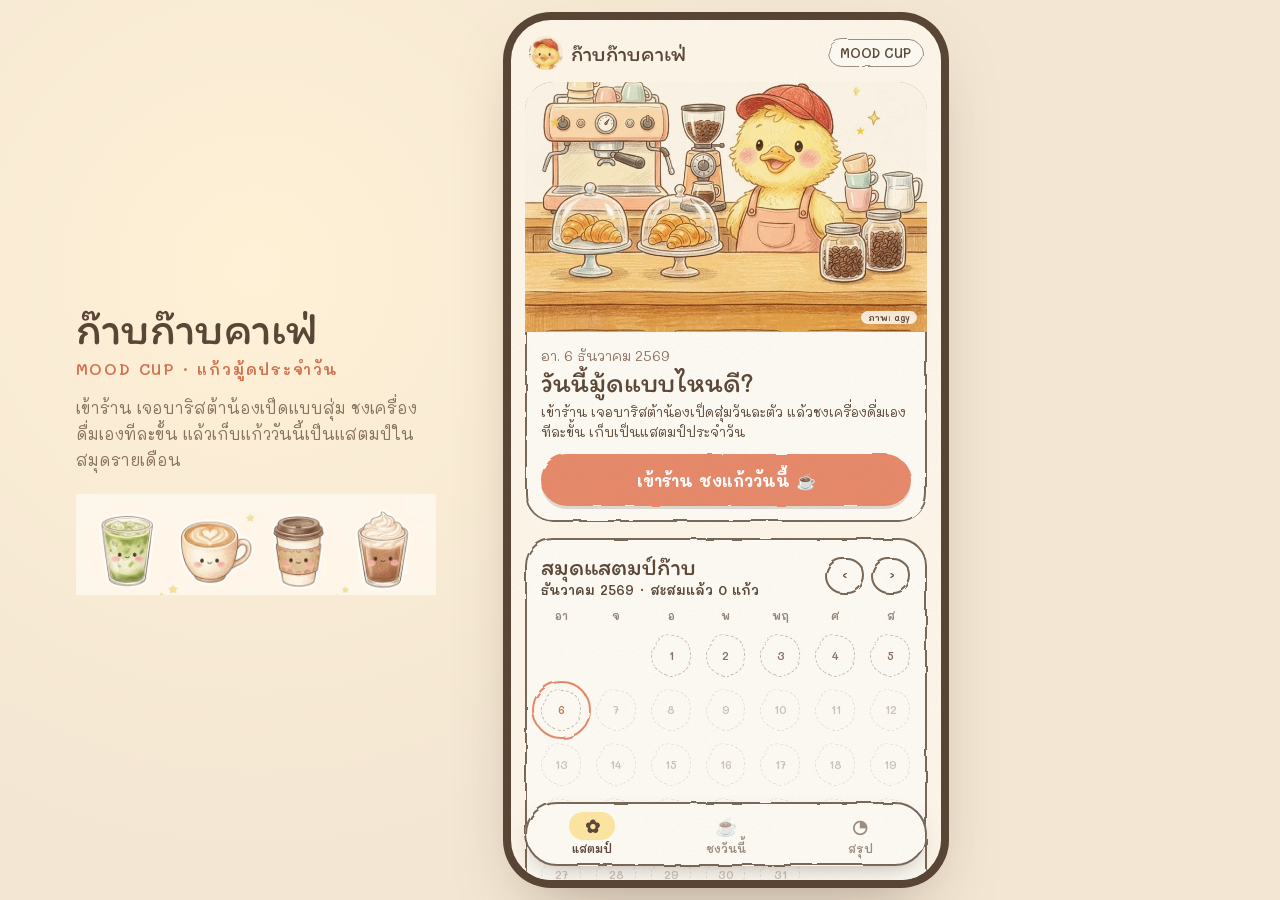
==== index.html @ 5a867c37 "cache-bust assets" ====
<!doctype html>
<html lang="th">
<head>
<meta charset="utf-8">
<meta name="viewport" content="width=device-width,initial-scale=1,viewport-fit=cover">
<title>ก๊าบก๊าบคาเฟ่ · MOOD CUP</title>
<meta name="description" content="สะสมมู้ดประจำวันด้วยแก้วเครื่องดื่มที่ชงเองกับบาริสต้าน้องเป็ด">
<meta name="theme-color" content="#FFF8EC">
<link rel="icon" href="assets/img/icon.png">
<link rel="preconnect" href="https://fonts.googleapis.com">
<link rel="preconnect" href="https://fonts.gstatic.com" crossorigin>
<link href="https://fonts.googleapis.com/css2?family=Itim&family=Mali:wght@400;500;600;700&family=Sriracha&display=swap" rel="stylesheet">
<link rel="stylesheet" href="style.css?v=3">
</head>
<body>
<svg width="0" height="0" style="position:absolute" aria-hidden="true"><defs>
<filter id="wob" x="-5%" y="-5%" width="110%" height="110%"><feTurbulence type="fractalNoise" baseFrequency=".04" numOctaves="2" seed="7"/><feDisplacementMap in="SourceGraphic" scale="4"/></filter>
<filter id="pencil" x="-5%" y="-5%" width="110%" height="110%"><feTurbulence type="fractalNoise" baseFrequency="1.4 .12" numOctaves="2" seed="2" result="t"/><feColorMatrix in="t" type="matrix" values="0 0 0 0 0  0 0 0 0 0  0 0 0 0 0  0 0 0 -1.6 1.25" result="m"/><feComposite in="SourceGraphic" in2="m" operator="in" result="c"/><feTurbulence type="fractalNoise" baseFrequency=".05" numOctaves="2" seed="4" result="w"/><feDisplacementMap in="c" in2="w" scale="4"/></filter>
</defs></svg>

<aside class="side">
  <div class="side-in">
    <div class="side-logo">ก๊าบก๊าบคาเฟ่</div>
    <div class="side-sub">MOOD CUP · แก้วมู้ดประจำวัน</div>
    <p>เข้าร้าน เจอบาริสต้าน้องเป็ดแบบสุ่ม ชงเครื่องดื่มเองทีละขั้น แล้วเก็บแก้ววันนี้เป็นแสตมป์ในสมุดรายเดือน</p>
    <img src="assets/img/stamps-row.webp" alt="" class="side-cups">
  </div>
</aside>

<div class="phone" id="phone">
  <div class="grain"></div>
  <main id="app"></main>
  <nav class="tabbar hd" id="tabbar">
    <button data-go="home" class="on"><i>✿</i>แสตมป์</button>
    <button data-go="start"><i>☕</i>ชงวันนี้</button>
    <button data-go="summary"><i>◔</i>สรุป</button>
  </nav>
  <div class="sheet-back" id="sheetBack"></div>
  <div class="sheet" id="sheet" role="dialog" aria-modal="true"><button class="sheet-x" data-act="close" aria-label="ปิด">✕</button><div id="sheetBody"></div></div>
  <div class="toast" id="toast"></div>
  <canvas id="confetti"></canvas>
</div>
<script src="art.js?v=3"></script>
<script src="app.js?v=3"></script>
</body>
</html>
---- style.css ----
:root{--bg:#FFF8EC;--card:#FFFDF7;--ink:#5A4636;--ink2:#8A7262;--acc:#E8896A;--accD:#D2714F;--c1:#FFE7A3;--c2:#F8CDB4;--wood:#C79A6B;--mint:#CFE6C4;--chalk:#FFF4DA;--r:24px}
*{box-sizing:border-box;margin:0;padding:0;-webkit-tap-highlight-color:transparent}
html,body{height:100%}
body{font-family:Mali,system-ui,sans-serif;color:var(--ink);background:#F3E6D3;overflow:hidden}
button{font:inherit;color:inherit;background:none;border:0;cursor:pointer}
img{display:block;max-width:100%}
.phone{position:fixed;inset:0;background:var(--bg);overflow:hidden}
.grain{position:absolute;inset:0;pointer-events:none;z-index:60;opacity:.2;mix-blend-mode:multiply;background:url("data:image/svg+xml,%3Csvg xmlns='http://www.w3.org/2000/svg' width='240' height='240'%3E%3Cfilter id='n'%3E%3CfeTurbulence type='fractalNoise' baseFrequency='.9' numOctaves='3' stitchTiles='stitch'/%3E%3CfeColorMatrix values='0 0 0 0 .35 0 0 0 0 .27 0 0 0 0 .2 0 0 0 .55 0'/%3E%3C/filter%3E%3Crect width='240' height='240' filter='url(%23n)'/%3E%3C/svg%3E")}
#app{position:absolute;inset:0;overflow-y:auto;overflow-x:hidden;padding-bottom:110px;scroll-behavior:smooth}
#app.noTab{padding-bottom:0}
.side{display:none}
@media (min-width:900px){
  body{background:#F3E6D3 radial-gradient(circle at 20% 30%,#FFF1D6 0,transparent 50%)}
  .side{display:flex;position:fixed;left:0;top:0;bottom:0;width:calc(50% - 230px);align-items:center;justify-content:flex-end;padding-right:56px}
  .side-in{max-width:380px}
  .side-logo{font:400 52px/1 Itim}
  .side-sub{font:600 15px Mali;letter-spacing:.12em;color:var(--accD);margin:8px 0 16px}
  .side p{font-size:16px;line-height:1.6;color:var(--ink2)}
  .side-cups{margin-top:22px;mix-blend-mode:multiply;width:100%}
  .phone{left:50%;top:50%;width:430px;height:min(880px,calc(100vh - 40px));transform:translate(-30%,-50%);border-radius:40px;box-shadow:0 30px 70px -25px rgba(90,70,54,.55),0 0 0 8px #5A4636}
}
/* hand drawn borders */
.hd{position:relative}
.hd:before{content:"";position:absolute;inset:0;border:2.3px solid var(--ink);border-radius:inherit;filter:url(#wob);pointer-events:none;opacity:.82}
.hd.thin:before{border-width:1.7px;opacity:.6}
.hd.dash:before{border-style:dashed;opacity:.55}
.H{font:400 28px/1.1 Itim}
.H.xl{font-size:34px}
.sub{font-size:14px;color:var(--ink2)}
.btn{position:relative;display:inline-flex;align-items:center;justify-content:center;gap:6px;height:52px;padding:0 22px;border-radius:99px;font:700 16px Mali;color:#fff;isolation:isolate;transition:transform .15s}
.btn:active{transform:scale(.96)}
.btn:after{content:"";position:absolute;inset:0;border-radius:inherit;background:var(--acc);filter:url(#pencil);z-index:-1}
.btn.soft{color:var(--ink)}.btn.soft:after{background:var(--card)}
.btn.yel{color:var(--ink)}.btn.yel:after{background:var(--c1)}
.btn.peach{color:var(--ink)}.btn.peach:after{background:var(--c2)}
.btn[disabled]{opacity:.45;pointer-events:none}
.btn.sm{height:40px;font-size:14px;padding:0 16px}
.btn.wide{width:100%}
.chip{position:relative;display:inline-flex;align-items:center;gap:6px;min-height:42px;padding:6px 14px;border-radius:99px;font:600 14px Mali;background:var(--card);transition:transform .15s}
.chip:active{transform:scale(.95)}
.chip.on{background:var(--c1)}
.chip.on:after{content:"✓";position:absolute;top:-7px;right:-5px;width:20px;height:20px;border-radius:50%;background:var(--acc);color:#fff;font:700 11px/20px Mali;text-align:center}
.chips{display:flex;flex-wrap:wrap;gap:9px}
.lbl{font:600 13px Mali;color:var(--ink2);margin:14px 0 8px}
.star{position:absolute;color:#F2C94C;pointer-events:none;animation:tw 2.4s ease-in-out infinite}
@keyframes tw{50%{transform:scale(.7) rotate(20deg);opacity:.6}}
.view{animation:vin .45s cubic-bezier(.2,.9,.3,1.2)}
@keyframes vin{from{opacity:0;transform:translateY(14px)}}
/* top */
.top{display:flex;justify-content:space-between;align-items:center;padding:16px 18px 6px}
.logo{font:400 22px Itim;display:flex;align-items:center;gap:8px}
.logo img{width:34px;height:34px;border-radius:50%;object-fit:cover;mix-blend-mode:multiply}
.pill{position:relative;font:600 12.5px Mali;padding:6px 12px;border-radius:99px;background:var(--card)}
/* home hero */
.hero{margin:6px 14px 0;border-radius:28px;overflow:hidden;background:var(--card)}
.hero-img{position:relative;height:250px;overflow:hidden}
.hero-img .bg{width:100%;height:100%;object-fit:cover;object-position:50% 72%}
.hero-img .duck{position:absolute;left:50%;bottom:-6px;width:170px;transform:translateX(-50%);mix-blend-mode:multiply;-webkit-mask-image:radial-gradient(closest-side,#000 72%,transparent 100%);mask-image:radial-gradient(closest-side,#000 72%,transparent 100%)}
.hero-body{padding:14px 16px 16px}
.today{display:flex;gap:14px;align-items:center}
.today .stampbig{width:96px;flex:0 0 96px}
.bubble{position:absolute;background:#FFFDF7;padding:8px 13px;border-radius:18px;font:600 13px/1.35 Mali;z-index:7;max-width:220px;animation:pop .5s cubic-bezier(.2,1.4,.4,1)}
.bubble:before{content:"";position:absolute;inset:0;border:2.2px solid var(--ink);border-radius:inherit;filter:url(#wob)}
@keyframes pop{from{transform:scale(.6);opacity:0}}
/* calendar */
.calcard{margin:16px 14px 0;border-radius:28px;background:var(--card);padding:16px 12px 16px}
.calhead{display:flex;justify-content:space-between;align-items:center;margin:0 4px 10px}
.calnav{display:flex;gap:6px}.calnav .chip{min-height:36px;width:40px;justify-content:center;padding:0}
.cal{display:grid;grid-template-columns:repeat(7,minmax(0,1fr));gap:6px}
.dw{text-align:center;font:600 11px Mali;opacity:.65;margin-bottom:2px}
.day{aspect-ratio:1;border-radius:50%;position:relative;display:flex;align-items:center;justify-content:center;font:600 11px Mali;color:var(--ink2)}
.day.f{cursor:pointer;background:var(--d,#F8E6CF);animation:stampin .5s backwards}
.day.f img{width:112%;height:112%;object-fit:cover;border-radius:50%;mix-blend-mode:multiply}
.day.f:before{content:"";position:absolute;inset:-2px;border:2px dashed var(--ink);border-radius:50%;filter:url(#wob);opacity:.55}
.day .n{position:absolute;top:-5px;left:-4px;font-size:9px;background:var(--bg);border-radius:8px;padding:0 4px;z-index:2;color:var(--ink)}
.day .mf{position:absolute;right:-5px;bottom:-4px;z-index:2}
.day.e:before{content:"";position:absolute;inset:4px;border:1.6px dashed var(--ink);border-radius:50%;filter:url(#wob);opacity:.35}
.day.fut{opacity:.4}
.day.t:after{content:"";position:absolute;inset:-5px;border:2.6px solid var(--acc);border-radius:50%;filter:url(#wob)}
.day.e.t{cursor:pointer;color:var(--accD)}
@keyframes stampin{from{transform:scale(1.6) rotate(-14deg);opacity:0}}
.mix{display:flex;height:16px;border-radius:9px;overflow:hidden;margin-top:6px}
.mix i{display:block;height:100%;filter:url(#pencil)}
.tiles{display:grid;grid-template-columns:repeat(3,1fr);gap:8px}
.tile{position:relative;border-radius:16px;padding:9px 10px;background:var(--card);font:500 11.5px Mali}
.tile b{display:block;font:400 22px/1.2 Itim}
.homeacts{display:flex;flex-wrap:wrap;gap:8px;margin:14px 14px 0}
.footnote{font-size:11px;color:var(--ink2);text-align:center;margin:18px 0 6px}
.footnote button{text-decoration:underline}
/* tabbar */
.tabbar{position:absolute;left:14px;right:14px;bottom:max(14px,env(safe-area-inset-bottom));height:64px;border-radius:99px;background:var(--card);display:flex;justify-content:space-around;align-items:center;z-index:30;box-shadow:0 10px 24px -12px rgba(90,70,54,.5);transition:transform .35s}
.tabbar.hide{transform:translateY(130%)}
.tabbar button{display:flex;flex-direction:column;align-items:center;font:600 11px Mali;opacity:.6;gap:1px}
.tabbar button i{font-style:normal;font-size:18px;width:46px;height:28px;line-height:28px;border-radius:14px;text-align:center}
.tabbar button.on{opacity:1}.tabbar button.on i{background:var(--c1)}
/* barista picker */
.bgrid{display:grid;grid-template-columns:1fr 1fr;gap:12px;padding:6px 14px}
.bcard{border-radius:24px;background:var(--card);padding:8px 8px 12px;text-align:center;transition:transform .2s}
.bcard img{width:100%;aspect-ratio:1;object-fit:cover;border-radius:18px;mix-blend-mode:multiply}
.bcard b{display:block;font:400 19px Itim;margin-top:2px}
.bcard small{display:block;font-size:11.5px;color:var(--ink2);line-height:1.3}
.bcard.on{background:var(--c1);transform:translateY(-3px)}
.bcard.on:after{content:"✓";position:absolute;top:-6px;right:-4px;width:26px;height:26px;border-radius:50%;background:var(--acc);color:#fff;font:700 14px/26px Mali}
.bcard:last-child:nth-child(odd){grid-column:span 2;display:grid;grid-template-columns:44% 1fr;align-items:center;text-align:left;gap:10px}
.greet{margin:10px 14px 0;border-radius:20px;background:#FFFDF7;padding:12px 14px;font:600 14px Mali;display:flex;gap:10px;align-items:center}
.greet img{width:48px;height:48px;border-radius:50%;object-fit:cover;mix-blend-mode:multiply;flex:0 0 48px}
.sticky-foot{position:sticky;bottom:0;padding:12px 14px calc(14px + env(safe-area-inset-bottom));background:linear-gradient(transparent,var(--bg) 30%);z-index:20;display:flex;gap:10px}
/* quirks */
.q-pe{animation:qpe 1.6s ease-in-out infinite}@keyframes qpe{50%{transform:translateY(-6px)}}
.q-puy{animation:qpuy 3.4s ease-in-out infinite;transform-origin:50% 100%}@keyframes qpuy{50%{transform:rotate(-3deg)}}
.q-chompoo{animation:qch 2.2s ease-in-out infinite;transform-origin:50% 100%}@keyframes qch{25%{transform:rotate(2deg) scale(1.02)}75%{transform:rotate(-2deg)}}
.q-nam{animation:qnam 1.2s steps(2) infinite}@keyframes qnam{50%{transform:translateX(1.5px)}}
.q-lung{animation:qlung 3s ease-in-out infinite;transform-origin:50% 90%}@keyframes qlung{40%{transform:rotate(2.5deg)}60%{transform:rotate(2.5deg)}}
/* menu board */
.board-wrap{position:relative;height:560px;overflow:hidden}
.board-wrap .bg{width:100%;height:100%;object-fit:cover;object-position:50% 0}
.board-wrap .duck{position:absolute;left:50%;top:282px;width:200px;transform:translateX(-50%);mix-blend-mode:multiply;-webkit-mask-image:radial-gradient(closest-side,#000 70%,transparent 100%);mask-image:radial-gradient(closest-side,#000 70%,transparent 100%)}
.chalk{position:absolute;color:var(--chalk);font-family:Sriracha;z-index:3;text-shadow:0 0 1px rgba(255,255,255,.4)}
.chalk .t{font-size:16px;text-align:center;letter-spacing:.04em}
.chalk .cols{display:grid;grid-template-columns:1fr 1fr;gap:0 12px;font-size:12.5px;line-height:1.55}
.chalk h4{font:400 13px Itim;border-bottom:1.5px dashed currentColor;margin-bottom:2px}
.chalk .r{display:flex;justify-content:space-between;cursor:pointer;border-radius:6px;padding:0 3px}
.chalk .r.on{background:rgba(255,231,163,.28);color:#FFE7A3}
.menu-sheet{position:relative;margin-top:-56px;background:var(--bg);border-radius:30px 30px 0 0;padding:16px 14px 0;z-index:8}
.menu-sheet:before{content:"";position:absolute;inset:0;border:2.3px solid var(--ink);border-bottom:0;border-radius:inherit;filter:url(#wob);opacity:.8;pointer-events:none}
.tabs{display:flex;gap:8px;margin:10px 0 12px}
.tabs button{position:relative;padding:7px 15px;border-radius:99px;font:600 13.5px Mali}
.tabs button.on{background:var(--c2)}
.items{display:grid;grid-template-columns:repeat(3,1fr);gap:10px}
.it{position:relative;border-radius:20px;padding:8px 4px 9px;text-align:center;font:600 12.5px/1.25 Mali;background:var(--card)}
.it img{width:76px;height:76px;object-fit:cover;border-radius:50%;mix-blend-mode:multiply;margin:0 auto 3px}
.it small{display:block;font-weight:500;color:var(--ink2);font-size:11px}
.it.on{background:var(--c1)}
.it.on:after{content:"✓";position:absolute;top:-6px;right:-4px;width:22px;height:22px;border-radius:50%;background:var(--acc);color:#fff;font:700 12px/22px Mali}
.desc{margin-top:12px;border-radius:18px;background:#FFFDF7;padding:12px 14px;font-size:13.5px;line-height:1.5}
/* brew */
.bhead{display:flex;justify-content:space-between;align-items:center;padding:14px 16px 4px}
.bhead .x{position:relative;width:38px;height:38px;border-radius:50%;background:var(--card);font-size:16px}
.steps{display:flex;justify-content:space-between;padding:4px 12px 0;position:relative;overflow-x:auto;scrollbar-width:none}
.steps::-webkit-scrollbar{display:none}
.st{flex:1 0 38px;display:flex;flex-direction:column;align-items:center;gap:3px;font:600 9.5px/1.15 Mali;text-align:center;opacity:.5;position:relative}
.st b{position:relative;width:26px;height:26px;border-radius:50%;display:flex;align-items:center;justify-content:center;font:700 11.5px Mali;background:var(--card);z-index:1}
.st:not(:last-child):after{content:"";position:absolute;top:13px;left:calc(50% + 14px);right:calc(-50% + 14px);border-top:2px dashed var(--ink);opacity:.35}
.st.d{opacity:.85}.st.d b{background:var(--c2)}
.st.on{opacity:1}.st.on b{background:var(--acc);color:#fff;transform:scale(1.18)}
.stage{position:relative;margin:10px 14px 0;height:300px;border-radius:26px;overflow:hidden;background:#FBF0DD}
.stage .bg{width:100%;height:100%;object-fit:cover;object-position:28% 50%}
.stage .duck{position:absolute;right:-18px;bottom:-14px;width:205px;mix-blend-mode:multiply;-webkit-mask-image:radial-gradient(closest-side,#000 68%,transparent 100%);mask-image:radial-gradient(closest-side,#000 68%,transparent 100%)}
.stage .bubble{left:12px;top:12px}
.fx{position:absolute;left:14px;bottom:14px;z-index:6;pointer-events:none}
.credit{position:absolute;right:10px;bottom:8px;font:600 9px Mali;background:rgba(255,253,247,.85);padding:1px 7px;border-radius:8px;z-index:7}
.ctrl{padding:14px 18px 6px}
.ctrl .H{font-size:24px}
.gauge{position:relative;height:20px;border-radius:10px;background:var(--card);overflow:hidden;margin-top:10px}
.gauge i{position:absolute;left:0;top:0;bottom:0;border-radius:10px;background:var(--acc);filter:url(#pencil);transition:width .12s linear}
.gauge .zone{position:absolute;top:0;bottom:0;border-left:2px dashed var(--ink);border-right:2px dashed var(--ink);opacity:.5;background:rgba(207,230,196,.55)}
.gmeta{display:flex;justify-content:space-between;font-size:12.5px;margin-top:6px}
.holdbtn{touch-action:none;user-select:none;-webkit-user-select:none}
.holdbtn.active{transform:scale(.95)}
.range{width:100%;accent-color:var(--acc);height:28px}
.whiskpad{position:relative;height:110px;border-radius:22px;background:#E9F2D7;margin-top:10px;touch-action:none;overflow:hidden;display:flex;align-items:center;justify-content:center;font:600 13px Mali;color:#5E7A3A;user-select:none}
.whiskpad .wz{position:absolute;width:44px;height:44px;border-radius:50%;background:rgba(255,255,255,.7);pointer-events:none;transform:translate(-50%,-50%)}
/* drink preview */
.preview{position:relative;margin:10px auto 0;width:240px;height:240px}
.stamp{position:relative;border-radius:50%;background:var(--d,#F8E6CF);aspect-ratio:1}
.stamp>img{width:100%;height:100%;object-fit:cover;border-radius:50%;mix-blend-mode:multiply}
.stamp:before{content:"";position:absolute;inset:-4px;border:3px dashed var(--ink);border-radius:50%;filter:url(#wob);opacity:.5}
.stamp .ring{position:absolute;inset:-12px;border-radius:50%;border:9px solid var(--sl,transparent);filter:url(#pencil);opacity:.9}
.stamp .stk{position:absolute;width:24%;filter:url(#wob)}
.stamp .stk svg{width:100%;height:auto}
.stamp .bface{position:absolute;right:-6%;bottom:-6%;width:34%;border-radius:50%;background:#FFFDF7;overflow:hidden;box-shadow:0 0 0 3px #FFFDF7}
.stamp .bface img{width:100%;aspect-ratio:1;object-fit:cover;mix-blend-mode:multiply;transform:scale(1.5);transform-origin:50% 30%}
.cups{display:grid;grid-template-columns:repeat(4,1fr);gap:8px}
.cupopt{position:relative;border-radius:18px;background:var(--card);padding:4px 2px 7px;text-align:center;font:600 11.5px/1.2 Mali}
.cupopt img{width:100%;aspect-ratio:1;object-fit:cover;mix-blend-mode:multiply;border-radius:14px}
.cupopt.on{background:var(--c1)}
.cupopt.on:after{content:"✓";position:absolute;top:-6px;right:-4px;width:20px;height:20px;border-radius:50%;background:var(--acc);color:#fff;font:700 11px/20px Mali}
.sw{width:42px;height:42px;border-radius:50%;position:relative}
.sw.on{box-shadow:0 0 0 3px var(--bg),0 0 0 5.5px var(--acc)}
.sw.none{background:repeating-linear-gradient(45deg,#fff 0 5px,#eee2d2 5px 10px)}
.stkbtn{width:52px;height:52px;border-radius:16px;background:var(--card);display:flex;align-items:center;justify-content:center}
.stkbtn svg{width:34px;height:34px}
.stkbtn.on{background:var(--c1)}
.moodbtn{display:flex;flex-direction:column;align-items:center;gap:3px;width:calc(25% - 7px);padding:8px 0;border-radius:18px;background:var(--card);font:600 12px Mali}
.moodbtn.on{background:var(--c1)}
textarea{width:100%;border:0;border-radius:16px;background:var(--card);padding:12px;font:500 14px Mali;color:var(--ink);resize:none;outline:none}
.bfoot{position:sticky;bottom:0;display:flex;gap:10px;padding:12px 14px calc(14px + env(safe-area-inset-bottom));background:linear-gradient(transparent,var(--bg) 28%);z-index:20}
.bfoot .btn:last-child{flex:1}
/* done */
.done{text-align:center;padding:30px 20px 20px}
.done .badge{display:inline-block;position:relative;padding:6px 16px;border-radius:99px;background:var(--c1);font:700 12px Mali;letter-spacing:.12em}
.done .stamp{width:230px;margin:26px auto 18px;animation:stampdrop .8s cubic-bezier(.2,1.5,.4,1) .2s backwards}
@keyframes stampdrop{from{transform:scale(2.2) rotate(-20deg);opacity:0}}
/* sheet */
.sheet-back{position:absolute;inset:0;background:rgba(90,70,54,.35);opacity:0;pointer-events:none;transition:.3s;z-index:40}
.sheet{position:absolute;left:0;right:0;bottom:0;max-height:92%;overflow-y:auto;background:var(--bg);border-radius:30px 30px 0 0;padding:22px 18px 30px;z-index:41;transform:translateY(105%);transition:transform .4s cubic-bezier(.2,.9,.3,1)}
.sheet.open{transform:none}.sheet-back.open{opacity:1;pointer-events:auto}
.sheet-x{position:absolute;right:14px;top:14px;width:36px;height:36px;border-radius:50%;background:var(--card);font-size:14px;z-index:2}
.kv{display:grid;grid-template-columns:auto 1fr;gap:6px 14px;font-size:13.5px;margin-top:12px}
.kv dt{color:var(--ink2)}
.donutrow{display:flex;gap:16px;align-items:center;margin-top:12px}
.legend div{display:flex;align-items:center;gap:8px;font:600 13.5px Mali;margin:5px 0}
.legend i{width:14px;height:14px;border-radius:50%}
.sharecv{width:100%;border-radius:18px;margin-top:14px;box-shadow:0 10px 30px -12px rgba(90,70,54,.5)}
.toast{position:absolute;left:50%;bottom:96px;transform:translate(-50%,30px);background:var(--ink);color:#FFF8EC;padding:10px 18px;border-radius:99px;font:600 13.5px Mali;opacity:0;transition:.3s;z-index:70;white-space:nowrap;pointer-events:none}
.toast.show{opacity:1;transform:translate(-50%,0)}
#confetti{position:absolute;inset:0;pointer-events:none;z-index:65;width:100%;height:100%}
.empty-hint{font-size:13px;color:var(--ink2);text-align:center;padding:4px}
@media (prefers-reduced-motion:reduce){*{animation:none!important;transition:none!important}}
.q-sway{animation:qsway 3s ease-in-out infinite;transform-origin:50% 100%}@keyframes qsway{25%{transform:rotate(-3deg)}75%{transform:rotate(3deg)}}
.q-bounce{animation:qbounce 1.5s ease-in-out infinite}@keyframes qbounce{50%{transform:translateY(-7px)}}
.q-nod{animation:qnod 2.6s ease-in-out infinite;transform-origin:50% 90%}@keyframes qnod{40%,60%{transform:rotate(3deg)}}
.q-heart{animation:qheart 2.2s ease-in-out infinite;transform-origin:50% 100%}@keyframes qheart{25%{transform:scale(1.03) rotate(2deg)}75%{transform:rotate(-2deg)}}
.q-sleepy{animation:qsleepy 4s ease-in-out infinite;transform-origin:50% 100%}@keyframes qsleepy{50%{transform:rotate(-4deg) translateY(2px)}}
.q-bop{animation:qbop .8s ease-in-out infinite}@keyframes qbop{50%{transform:translateY(-3px) rotate(1.5deg)}}
.board-wrap .duck.q-bounce,.board-wrap .duck.q-bop{animation-name:qbounceC}
@keyframes qbounceC{50%{transform:translateX(-50%) translateY(-6px)}}
.board-wrap .duck.q-sway,.board-wrap .duck.q-nod,.board-wrap .duck.q-heart,.board-wrap .duck.q-sleepy{animation-name:qswayC}
@keyframes qswayC{25%{transform:translateX(-50%) rotate(-3deg)}75%{transform:translateX(-50%) rotate(3deg)}}
.sheet{visibility:hidden;transition:transform .4s cubic-bezier(.2,.9,.3,1),visibility 0s .4s}
.sheet.open{visibility:visible;transition:transform .4s cubic-bezier(.2,.9,.3,1),visibility 0s}
.tabbar.hide{visibility:hidden;transition:transform .35s,visibility 0s .35s}
.btn:after{filter:url(#wob)}
.btn:before{content:"";position:absolute;inset:0;border-radius:inherit;z-index:-1;opacity:.35;mix-blend-mode:multiply;background:repeating-linear-gradient(-62deg,transparent 0 3px,rgba(90,70,54,.18) 3px 4px);filter:url(#wob)}
.btn{box-shadow:0 3px 0 rgba(90,70,54,.18)}
.gauge i,.mix i{filter:url(#wob)}
.gauge i{background:var(--acc) repeating-linear-gradient(-62deg,transparent 0 3px,rgba(90,70,54,.15) 3px 4px)}
.stamp .ring{filter:url(#wob)}
.cs{position:relative;width:100%;overflow:hidden}
.cs .bg{position:absolute;inset:0;width:100%;height:100%;object-fit:cover}
.cs .front{z-index:2}
.cs .cduck{position:absolute;z-index:1;-webkit-mask-image:radial-gradient(closest-side,#000 78%,transparent 100%);mask-image:radial-gradient(closest-side,#000 78%,transparent 100%)}
.hero-img{height:250px}
.hero-img .cs{margin-top:-58%}
.board-wrap{height:auto}
.board-wrap .chalk{z-index:3}
.board-wrap .chalk .cols{font-size:13px}
.stage .bg.matcha{object-position:0 50%}
.board-wrap{--bs:.71}
@media (min-width:900px){.board-wrap{--bs:.78}}
.grain{mix-blend-mode:normal;opacity:.16;background-size:240px 240px;transform:translateZ(0)}
.stage .duck{mix-blend-mode:normal;width:190px;right:-10px;bottom:-8px;-webkit-mask-image:radial-gradient(closest-side,#000 80%,transparent 100%);mask-image:radial-gradient(closest-side,#000 80%,transparent 100%)}
.stage .duckglow{position:absolute;right:-40px;bottom:-40px;width:250px;height:250px;border-radius:50%;background:radial-gradient(closest-side,#FFF8EC 55%,rgba(255,248,236,0));z-index:1;pointer-events:none}
.stage .duck{z-index:2}.stage .bubble{z-index:8}.stage .fx{z-index:6}
@media (min-width:900px){.side{width:calc(50% - 129px);justify-content:center;padding:0 48px}.side-in{max-width:360px}.side-logo{font-size:46px}}
.stage{height:330px}
.stage .bg.coffee{object-position:35% 50%}
.stage .bg.matcha{object-position:30% 50%}
.stage .fx{left:auto;right:14px;bottom:30px;background:rgba(255,253,247,.85);border-radius:14px;padding:6px}
.stage .fx:empty{display:none}
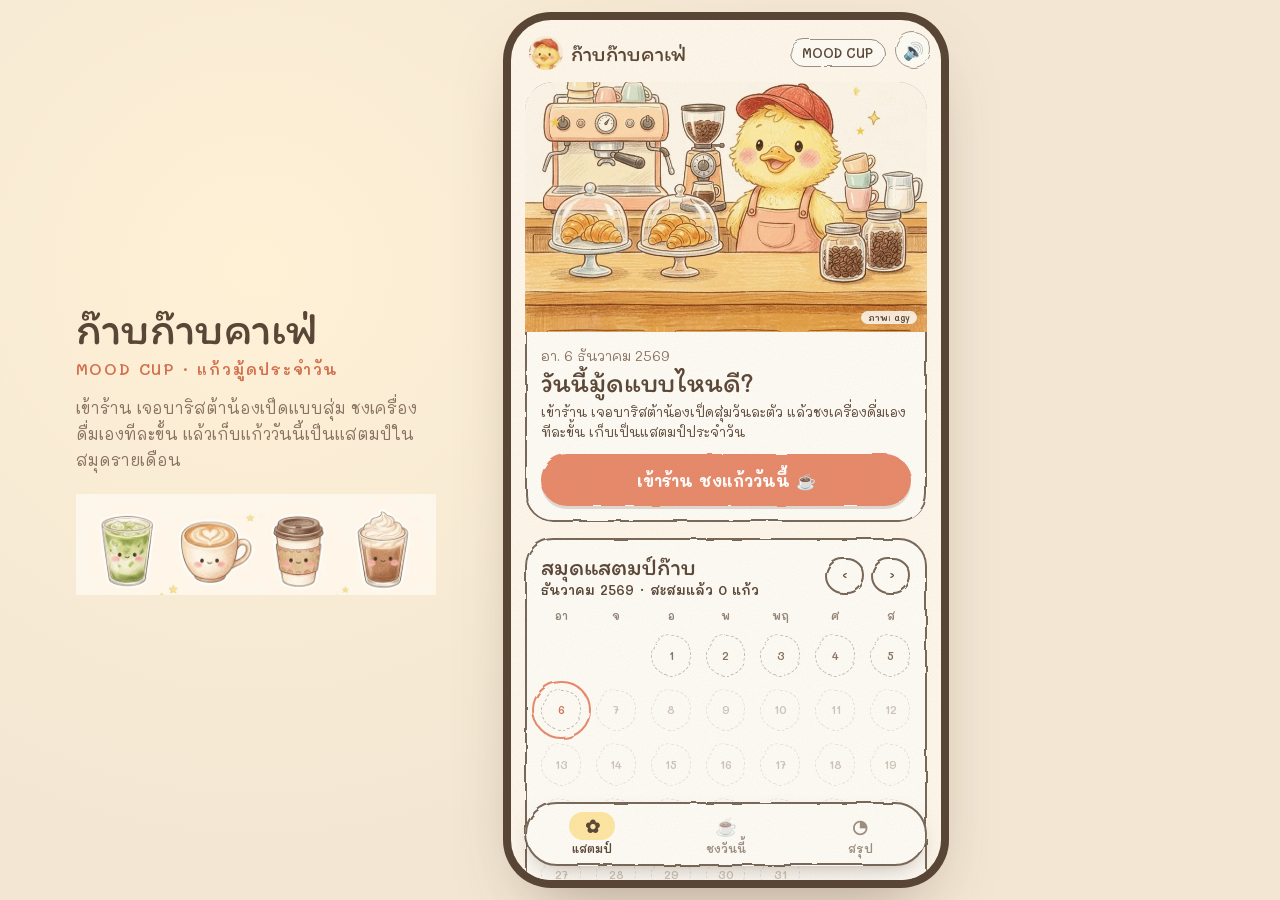
==== commit 84ad749b: "Realistic ordering: hot/iced, ice amount, size, sweetness, milk; ice/steam visuals; Kenyset SFX + mu" ====
--- a/index.html
+++ b/index.html
@@ -10,7 +10,7 @@
 <link rel="preconnect" href="https://fonts.googleapis.com">
 <link rel="preconnect" href="https://fonts.gstatic.com" crossorigin>
 <link href="https://fonts.googleapis.com/css2?family=Itim&family=Mali:wght@400;500;600;700&family=Sriracha&display=swap" rel="stylesheet">
-<link rel="stylesheet" href="style.css?v=3">
+<link rel="stylesheet" href="style.css?v=4">
 </head>
 <body>
 <svg width="0" height="0" style="position:absolute" aria-hidden="true"><defs>
@@ -37,10 +37,12 @@
   </nav>
   <div class="sheet-back" id="sheetBack"></div>
   <div class="sheet" id="sheet" role="dialog" aria-modal="true"><button class="sheet-x" data-act="close" aria-label="ปิด">✕</button><div id="sheetBody"></div></div>
+  <button class="mute hd thin" id="muteBtn" data-act="mute" aria-label="ปิดเสียง">🔊</button>
   <div class="toast" id="toast"></div>
   <canvas id="confetti"></canvas>
 </div>
-<script src="art.js?v=3"></script>
-<script src="app.js?v=3"></script>
+<script src="sfx.js?v=4"></script>
+<script src="art.js?v=4"></script>
+<script src="app.js?v=4"></script>
 </body>
 </html>
--- a/style.css
+++ b/style.css
@@ -248,3 +248,19 @@
 .stage .bg.matcha{object-position:30% 50%}
 .stage .fx{left:auto;right:14px;bottom:30px;background:rgba(255,253,247,.85);border-radius:14px;padding:6px}
 .stage .fx:empty{display:none}
+/* order options + temp visuals + mute */
+.opts{margin-top:12px;border-radius:18px;background:#FFF3D9;padding:12px 14px 14px}
+.opts .lbl{margin:10px 0 6px}
+.opts .chip{min-height:38px;padding:5px 12px;font-size:13px}
+.otag{margin-top:12px;border-radius:14px;background:#FFF3D9;padding:8px 12px;font:500 12.5px/1.5 Mali}
+.stamp .icefx,.stamp .steamfx{position:absolute;inset:0;width:100%;height:100%;pointer-events:none;overflow:visible}
+.stamp .icefx g{animation:icedrop .5s cubic-bezier(.3,1.6,.5,1) backwards}
+@keyframes icedrop{from{opacity:0;transform:translateY(-30px)}}
+.stamp .steamfx path{opacity:0;animation:steam 2.4s ease-in-out infinite}
+@keyframes steam{0%{opacity:0;transform:translateY(6px)}40%{opacity:.9}100%{opacity:0;transform:translateY(-10px)}}
+.day .icefx,.day .steamfx{display:none}
+.fx .cube{animation:icedrop .45s cubic-bezier(.3,1.6,.5,1)}
+.mute{position:absolute;right:10px;top:calc(12px + env(safe-area-inset-top));z-index:40;width:36px;height:36px;border-radius:50%;background:#FFFDF7;font-size:17px;display:grid;place-items:center;opacity:.92}
+.mute.off{background:#F3E6D3}
+@media (prefers-reduced-motion:reduce){.stamp .steamfx path,.stamp .icefx g{animation:none;opacity:.8}}
+.top{padding-right:56px}.bhead{padding-right:52px!important}
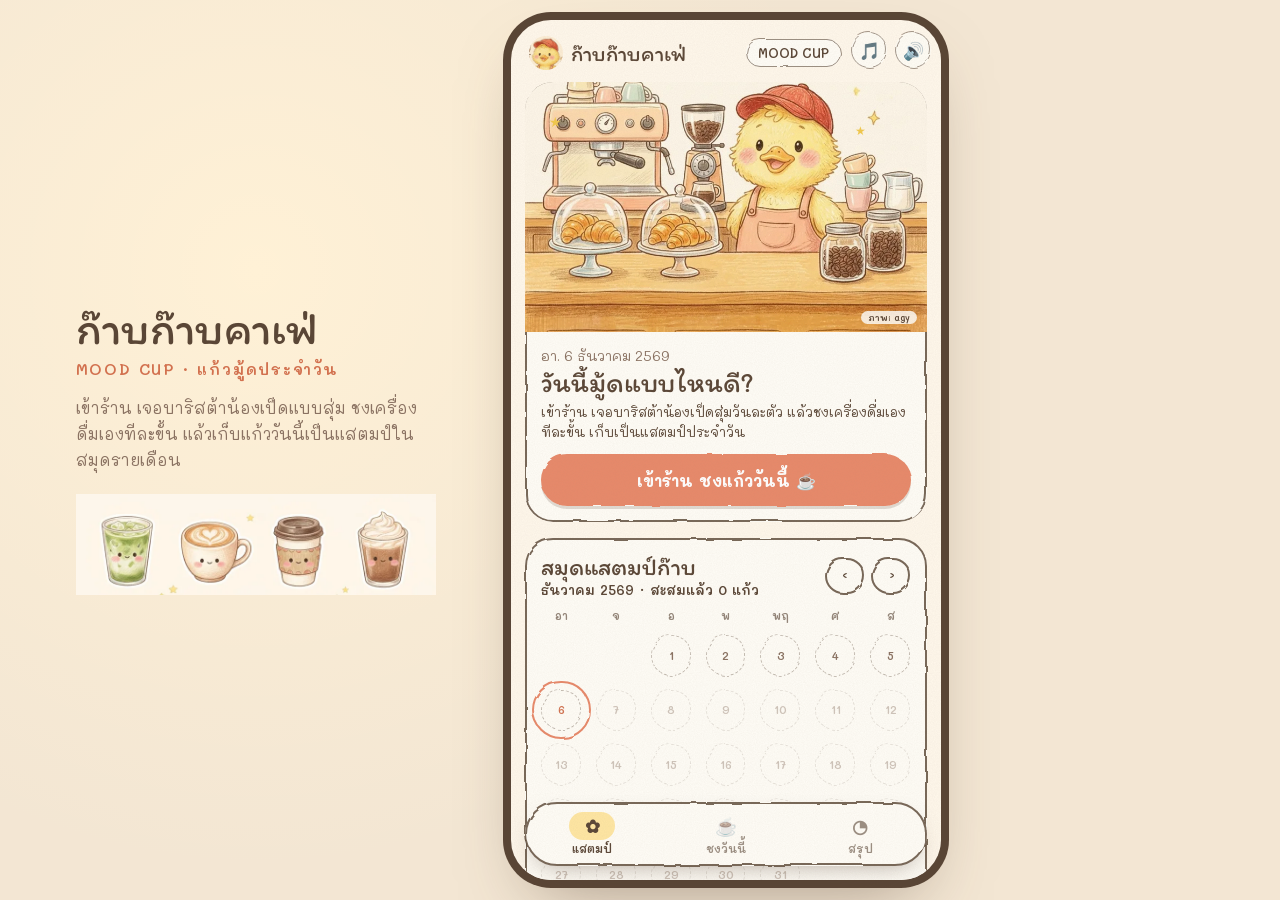
==== commit f5246f8e: "BGM + café ambience (CC0) with 🎵 toggle; cup-accurate pencil art (no overlays); lighter cute SFX; CR" ====
--- a/index.html
+++ b/index.html
@@ -10,7 +10,7 @@
 <link rel="preconnect" href="https://fonts.googleapis.com">
 <link rel="preconnect" href="https://fonts.gstatic.com" crossorigin>
 <link href="https://fonts.googleapis.com/css2?family=Itim&family=Mali:wght@400;500;600;700&family=Sriracha&display=swap" rel="stylesheet">
-<link rel="stylesheet" href="style.css?v=4">
+<link rel="stylesheet" href="style.css?v=5">
 </head>
 <body>
 <svg width="0" height="0" style="position:absolute" aria-hidden="true"><defs>
@@ -37,12 +37,13 @@
   </nav>
   <div class="sheet-back" id="sheetBack"></div>
   <div class="sheet" id="sheet" role="dialog" aria-modal="true"><button class="sheet-x" data-act="close" aria-label="ปิด">✕</button><div id="sheetBody"></div></div>
+  <button class="mute bgm hd thin off" id="bgmBtn" data-act="bgm" aria-label="เปิดเพลงและเสียงบรรยากาศร้าน">🎵</button>
   <button class="mute hd thin" id="muteBtn" data-act="mute" aria-label="ปิดเสียง">🔊</button>
   <div class="toast" id="toast"></div>
   <canvas id="confetti"></canvas>
 </div>
-<script src="sfx.js?v=4"></script>
-<script src="art.js?v=4"></script>
-<script src="app.js?v=4"></script>
+<script src="sfx.js?v=5"></script>
+<script src="art.js?v=5"></script>
+<script src="app.js?v=5"></script>
 </body>
 </html>
--- a/style.css
+++ b/style.css
@@ -253,14 +253,12 @@
 .opts .lbl{margin:10px 0 6px}
 .opts .chip{min-height:38px;padding:5px 12px;font-size:13px}
 .otag{margin-top:12px;border-radius:14px;background:#FFF3D9;padding:8px 12px;font:500 12.5px/1.5 Mali}
-.stamp .icefx,.stamp .steamfx{position:absolute;inset:0;width:100%;height:100%;pointer-events:none;overflow:visible}
-.stamp .icefx g{animation:icedrop .5s cubic-bezier(.3,1.6,.5,1) backwards}
 @keyframes icedrop{from{opacity:0;transform:translateY(-30px)}}
-.stamp .steamfx path{opacity:0;animation:steam 2.4s ease-in-out infinite}
 @keyframes steam{0%{opacity:0;transform:translateY(6px)}40%{opacity:.9}100%{opacity:0;transform:translateY(-10px)}}
-.day .icefx,.day .steamfx{display:none}
-.fx .cube{animation:icedrop .45s cubic-bezier(.3,1.6,.5,1)}
 .mute{position:absolute;right:10px;top:calc(12px + env(safe-area-inset-top));z-index:40;width:36px;height:36px;border-radius:50%;background:#FFFDF7;font-size:17px;display:grid;place-items:center;opacity:.92}
 .mute.off{background:#F3E6D3}
-@media (prefers-reduced-motion:reduce){.stamp .steamfx path,.stamp .icefx g{animation:none;opacity:.8}}
-.top{padding-right:56px}.bhead{padding-right:52px!important}
+.top{padding-right:100px}.bhead{padding-right:96px!important}
+.mute.bgm{right:54px}.mute.bgm.off{opacity:.55;filter:grayscale(1)}
+.iceart{display:flex;flex-direction:column;align-items:center;gap:2px}
+.iceart img{width:78px;height:78px;object-fit:contain;mix-blend-mode:multiply}
+.iceart b{font:700 12px Mali;color:var(--ink)}
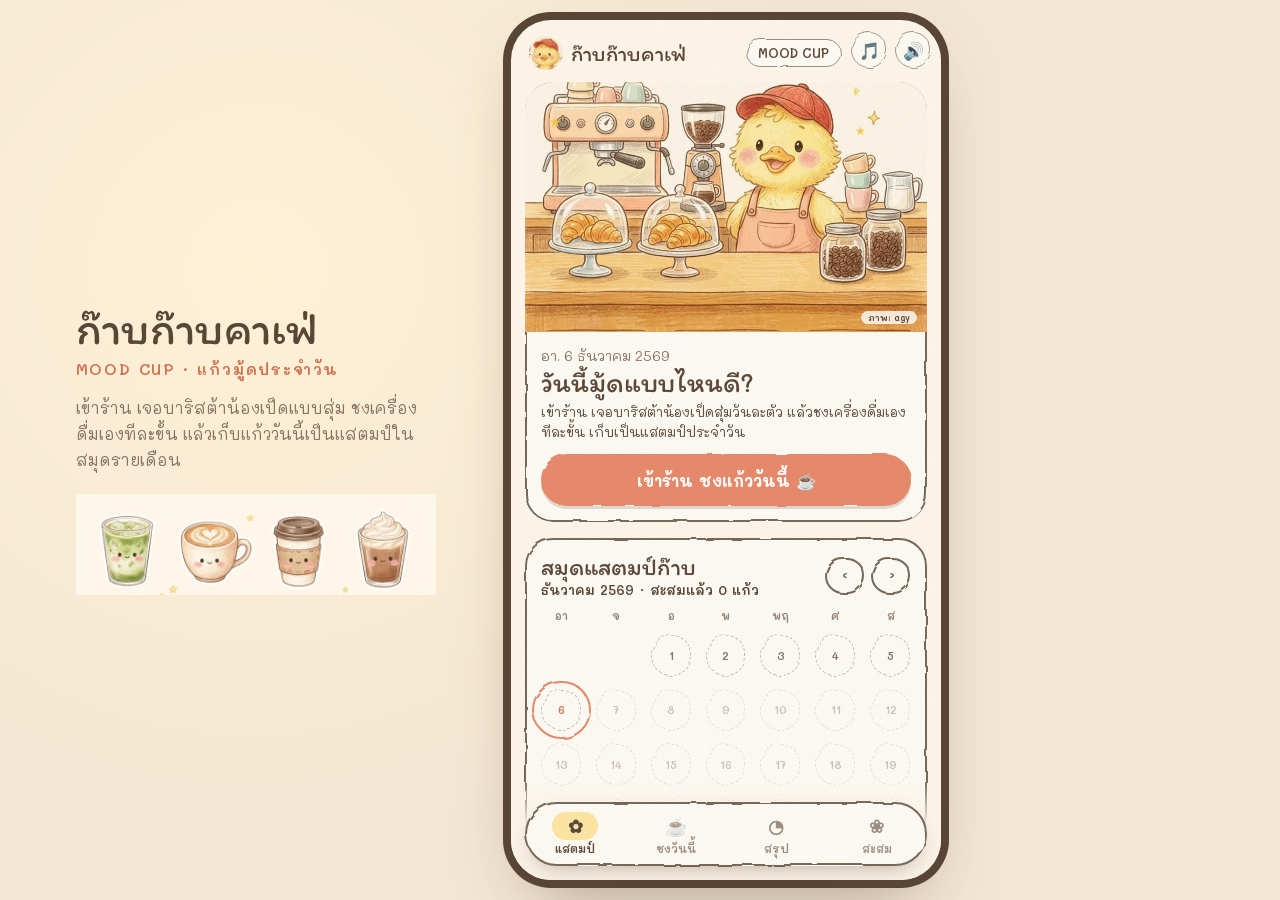
==== commit 7b1034dc: "Volume popover, tidy ice/steam overlays, hot/iced cup filter, story cards + share, hold/circle gestu" ====
--- a/index.html
+++ b/index.html
@@ -10,7 +10,7 @@
 <link rel="preconnect" href="https://fonts.googleapis.com">
 <link rel="preconnect" href="https://fonts.gstatic.com" crossorigin>
 <link href="https://fonts.googleapis.com/css2?family=Itim&family=Mali:wght@400;500;600;700&family=Sriracha&display=swap" rel="stylesheet">
-<link rel="stylesheet" href="style.css?v=5">
+<link rel="stylesheet" href="style.css?v=7">
 </head>
 <body>
 <svg width="0" height="0" style="position:absolute" aria-hidden="true"><defs>
@@ -30,20 +30,23 @@
 <div class="phone" id="phone">
   <div class="grain"></div>
   <main id="app"></main>
+  <div class="tabfade" id="tabfade"></div>
   <nav class="tabbar hd" id="tabbar">
     <button data-go="home" class="on"><i>✿</i>แสตมป์</button>
     <button data-go="start"><i>☕</i>ชงวันนี้</button>
     <button data-go="summary"><i>◔</i>สรุป</button>
+    <button data-go="collect"><i>❀</i>สะสม</button>
   </nav>
   <div class="sheet-back" id="sheetBack"></div>
   <div class="sheet" id="sheet" role="dialog" aria-modal="true"><button class="sheet-x" data-act="close" aria-label="ปิด">✕</button><div id="sheetBody"></div></div>
-  <button class="mute bgm hd thin off" id="bgmBtn" data-act="bgm" aria-label="เปิดเพลงและเสียงบรรยากาศร้าน">🎵</button>
+  <button class="mute bgm hd thin off" id="bgmBtn" data-act="bgm" aria-label="ตั้งค่าเสียง" aria-haspopup="dialog" aria-expanded="false">🎵</button>
+  <div class="volpop hd thin" id="volPop" role="dialog" aria-label="ตั้งค่าเสียง" hidden></div>
   <button class="mute hd thin" id="muteBtn" data-act="mute" aria-label="ปิดเสียง">🔊</button>
   <div class="toast" id="toast"></div>
   <canvas id="confetti"></canvas>
 </div>
-<script src="sfx.js?v=5"></script>
-<script src="art.js?v=5"></script>
-<script src="app.js?v=5"></script>
+<script src="sfx.js?v=7"></script>
+<script src="art.js?v=7"></script>
+<script src="app.js?v=7"></script>
 </body>
 </html>
--- a/style.css
+++ b/style.css
@@ -262,3 +262,47 @@
 .iceart{display:flex;flex-direction:column;align-items:center;gap:2px}
 .iceart img{width:78px;height:78px;object-fit:contain;mix-blend-mode:multiply}
 .iceart b{font:700 12px Mali;color:var(--ink)}
+.volpop{position:absolute;right:10px;top:calc(56px + env(safe-area-inset-top));z-index:45;width:min(290px,calc(100% - 20px));background:#FFFDF7;border-radius:20px;padding:12px 14px 10px;box-shadow:0 12px 30px -12px rgba(90,70,54,.45);font:500 13px Mali}
+.volpop[hidden]{display:none}
+.volpop .vhead{display:flex;justify-content:space-between;align-items:center;font:400 18px Itim;margin-bottom:6px}
+.volpop .vx{width:30px;height:30px;border-radius:50%;background:var(--card)}
+.volpop .vrow{display:grid;grid-template-columns:110px 1fr 40px;align-items:center;gap:6px;margin:6px 0}
+.volpop .vrow b{font:700 12px Mali;text-align:right}
+.volpop input[type=range]{width:100%;accent-color:#E8896A;height:28px}
+.volpop .vsw{display:flex;align-items:center;gap:8px;width:100%;margin-top:8px;font:600 13px Mali;text-align:left}
+.volpop .vsw i{position:relative;width:38px;height:22px;border-radius:99px;background:#E6D8C6;flex:0 0 38px;transition:.2s}
+.volpop .vsw i:after{content:"";position:absolute;left:3px;top:3px;width:16px;height:16px;border-radius:50%;background:#fff;box-shadow:0 1px 2px rgba(0,0,0,.2);transition:.2s}
+.volpop .vsw.on i{background:#9DBF6A}.volpop .vsw.on i:after{left:19px}
+.volpop .vnote{font-size:11px;color:var(--ink2);margin-top:6px;text-align:center}
+.stamp .artfx{position:absolute;inset:0;width:100%;height:100%;pointer-events:none;overflow:visible}
+.stamp .artfx .cube{animation:cubein .45s cubic-bezier(.3,1.5,.5,1) backwards}
+@keyframes cubein{from{opacity:0}}
+.stamp .artfx .steam{opacity:0;animation:steamup 2.6s ease-in-out infinite}
+@keyframes steamup{0%{opacity:0;transform:translateY(3px)}45%{opacity:.95}100%{opacity:0;transform:translateY(-6px)}}
+@media (prefers-reduced-motion:reduce){.stamp .artfx .steam{animation:none;opacity:.8}.stamp .artfx .cube{animation:none}}
+.linkbtn{display:block;margin:8px auto 0;font:600 12.5px Mali;color:var(--ink2);text-decoration:underline;min-height:32px}
+.whiskpad{border-radius:50%!important;aspect-ratio:1;width:min(190px,60%);margin:8px auto 0;display:grid;place-items:center;text-align:center;touch-action:none;padding:18px;height:auto!important}
+.holdbtn{touch-action:none;user-select:none;-webkit-user-select:none}
+.noteline{width:100%;border:0;border-radius:16px;background:var(--card);padding:12px 14px;font:500 15px Mali;color:var(--ink)}
+.noteline:focus{outline:2px solid var(--acc)}
+.tile{min-width:0}.tile b{overflow-wrap:anywhere;word-break:break-word}
+/* soft backdrop so scrolled content never peeks around the floating tab bar */
+.tabfade{position:absolute;left:0;right:0;bottom:0;height:calc(100px + env(safe-area-inset-bottom));background:linear-gradient(rgba(255,248,236,0),var(--bg) 45%);z-index:29;pointer-events:none;transition:opacity .3s}
+.tabfade.hide{opacity:0}
+.storyimg{display:block;width:min(260px,72%);aspect-ratio:9/16;margin:0 auto;border-radius:18px;box-shadow:0 10px 26px -14px rgba(90,70,54,.6);background:#FFF3D9}
+.storyload{text-align:center;font:600 13px Mali;color:var(--ink2);margin-top:-48%;margin-bottom:44%}
+.it{position:relative}
+.seasonbadge{position:absolute;top:-6px;right:-4px;font-style:normal;font-size:18px;filter:drop-shadow(0 1px 1px rgba(90,70,54,.3))}
+.seasontag{display:inline-block;background:#FFE7A3;border-radius:99px;padding:2px 10px;font:700 12px Mali;margin-bottom:6px}
+.ducks{display:grid;grid-template-columns:repeat(4,1fr);gap:8px}
+.duckcard{border-radius:16px;background:var(--card);padding:6px 4px 8px;text-align:center;font:600 11.5px Mali}
+.duckcard img{width:100%;aspect-ratio:1;object-fit:cover;mix-blend-mode:multiply;border-radius:12px}
+.duckcard b{display:block;font:700 12px Mali}.duckcard small{display:block;font-size:10.5px;color:var(--ink2)}
+.duckcard.unmet img{filter:grayscale(1) blur(2.5px) opacity(.35)}
+.rewards{display:flex;flex-direction:column;gap:8px}
+.reward{display:flex;gap:10px;align-items:center;border-radius:16px;background:var(--card);padding:10px 12px}
+.reward .ricon{width:44px;height:44px;flex:0 0 44px;display:grid;place-items:center}
+.reward .ricon svg{width:40px;height:40px}.reward:not(.ok) .ricon{filter:grayscale(.8);opacity:.6}
+.reward .rsl{width:34px;height:34px;border-radius:50%;border:8px solid;display:block}
+.sw.locked,.stkbtn.locked{opacity:.45;position:relative;font-size:13px}
+.stkbtn .lk{position:absolute;right:-4px;bottom:-4px;font-style:normal;font-size:12px}
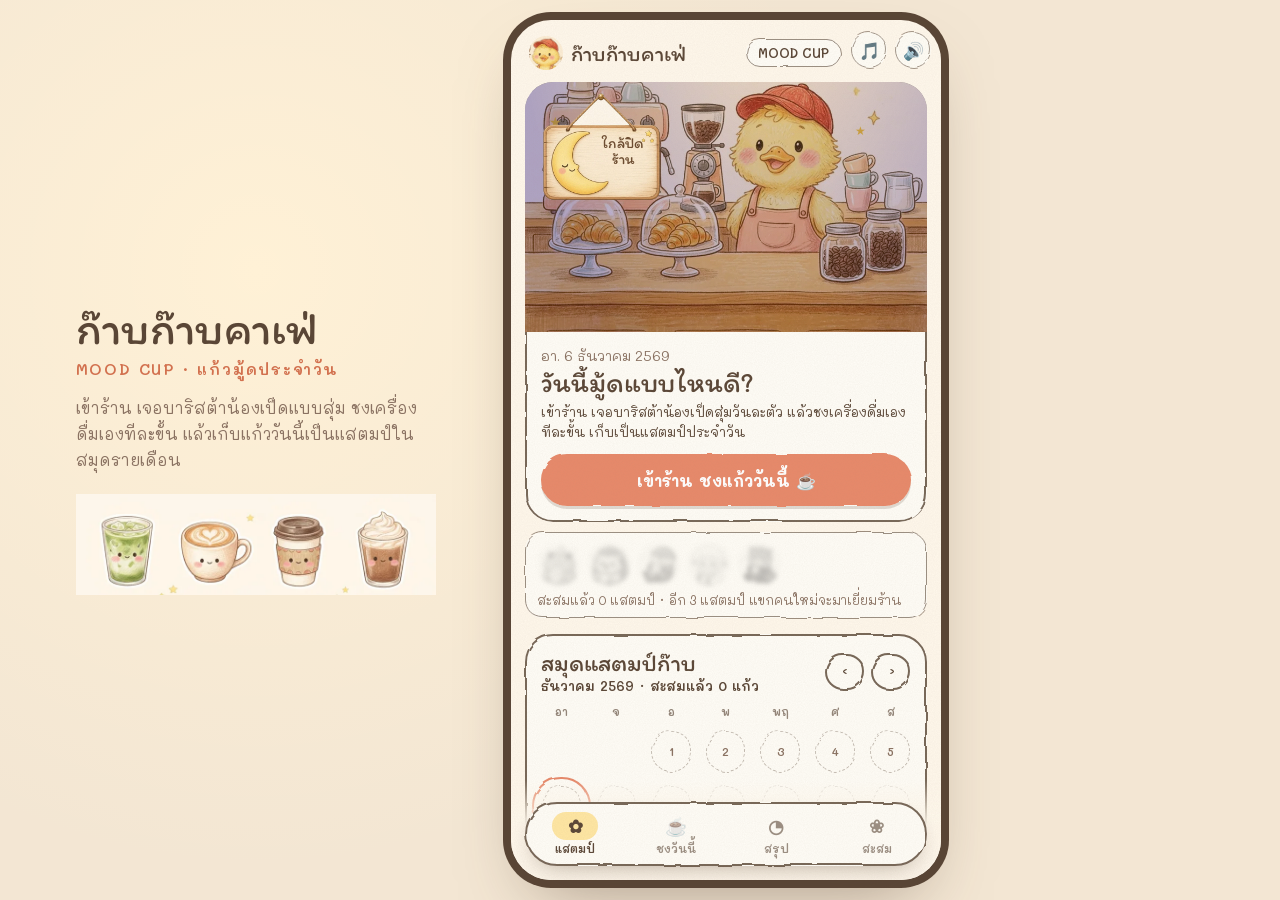
==== commit 0a4b879a: "Phase 1 features: 5-duck roster, storage schema v2 + migration + backup/import, guests by cumulative" ====
--- a/index.html
+++ b/index.html
@@ -6,11 +6,16 @@
 <title>ก๊าบก๊าบคาเฟ่ · MOOD CUP</title>
 <meta name="description" content="สะสมมู้ดประจำวันด้วยแก้วเครื่องดื่มที่ชงเองกับบาริสต้าน้องเป็ด">
 <meta name="theme-color" content="#FFF8EC">
-<link rel="icon" href="assets/img/icon.png">
+<link rel="icon" href="assets/icons/icon-32.png" sizes="32x32">
+<link rel="icon" href="assets/icons/icon-192.png" sizes="192x192">
+<link rel="apple-touch-icon" href="assets/icons/icon-180.png">
+<link rel="manifest" href="manifest.webmanifest">
+<meta name="apple-mobile-web-app-capable" content="yes">
+<meta name="apple-mobile-web-app-title" content="Mood Cup">
 <link rel="preconnect" href="https://fonts.googleapis.com">
 <link rel="preconnect" href="https://fonts.gstatic.com" crossorigin>
 <link href="https://fonts.googleapis.com/css2?family=Itim&family=Mali:wght@400;500;600;700&family=Sriracha&display=swap" rel="stylesheet">
-<link rel="stylesheet" href="style.css?v=7">
+<link rel="stylesheet" href="style.css?v=9">
 </head>
 <body>
 <svg width="0" height="0" style="position:absolute" aria-hidden="true"><defs>
@@ -28,6 +33,7 @@
 </aside>
 
 <div class="phone" id="phone">
+  <div class="splash" id="splash" aria-hidden="true"><img src="assets/img/launch.webp" alt=""></div>
   <div class="grain"></div>
   <main id="app"></main>
   <div class="tabfade" id="tabfade"></div>
@@ -45,8 +51,11 @@
   <div class="toast" id="toast"></div>
   <canvas id="confetti"></canvas>
 </div>
-<script src="sfx.js?v=7"></script>
-<script src="art.js?v=7"></script>
-<script src="app.js?v=7"></script>
+<script src="platform.js?v=9"></script>
+<script src="festivals.js?v=9"></script>
+<script src="sfx.js?v=9"></script>
+<script src="art.js?v=9"></script>
+<script src="app.js?v=9"></script>
+<script>setTimeout(()=>{ const s=document.getElementById('splash'); if(s){ s.classList.add('out'); setTimeout(()=>s.remove(),600); } }, 700);</script>
 </body>
 </html>
--- a/style.css
+++ b/style.css
@@ -306,3 +306,45 @@
 .reward .rsl{width:34px;height:34px;border-radius:50%;border:8px solid;display:block}
 .sw.locked,.stkbtn.locked{opacity:.45;position:relative;font-size:13px}
 .stkbtn .lk{position:absolute;right:-4px;bottom:-4px;font-style:normal;font-size:12px}
+
+/* ===== Phase 1 ===== */
+/* launch splash (web stand-in for the iOS launch screen) */
+.splash{position:absolute;inset:0;z-index:50;background:#FFF7EA;display:grid;place-items:center;transition:opacity .5s}
+.splash img{width:100%;height:100%;object-fit:contain;mix-blend-mode:multiply}
+.splash.out{opacity:0;pointer-events:none}
+/* real time-of-day lighting over the counter scene */
+.cs .tod{position:absolute;inset:0;z-index:3;pointer-events:none;transition:background 1s}
+.tod-morning .cs .tod{background:linear-gradient(180deg,rgba(255,240,205,.5),rgba(255,255,255,0) 70%);mix-blend-mode:multiply}
+.tod-day .cs .tod{background:none}
+.tod-evening .cs .tod{background:linear-gradient(180deg,rgba(255,170,110,.55),rgba(255,214,170,.45));mix-blend-mode:multiply}
+.tod-night .cs .tod{background:radial-gradient(ellipse at 62% 12%,rgba(255,226,170,.55),rgba(150,140,200,.75) 75%);mix-blend-mode:multiply}
+.closesign{position:absolute;left:4%;top:7.5%;width:34%;z-index:6;animation:sway 3.2s ease-in-out infinite;transform-origin:50% 0}
+.closesign img{width:100%;display:block}
+.closesign b{position:absolute;left:44%;right:8%;top:50%;transform:translateY(-35%);font:400 clamp(11px,3.4vw,15px)/1.1 Itim;color:#6B4A2E;text-align:center}
+@keyframes sway{0%,100%{transform:rotate(-2deg)}50%{transform:rotate(2deg)}}
+/* banners */
+.banner{display:flex;align-items:center;gap:10px;margin:10px 14px 0;padding:10px 12px;border-radius:18px;background:var(--card);font-size:13px;line-height:1.4;position:relative}
+.banner img{width:48px;height:48px;border-radius:50%;object-fit:cover;mix-blend-mode:multiply;flex:0 0 48px}
+.banner .big{font-size:28px}.banner .sub{font-size:12px}
+.banner.miss{background:#FFE7EE}.banner.nudge{background:#FFF1C9}
+.banner .bx{position:absolute;right:6px;top:4px;font-size:12px;opacity:.6;padding:4px}
+.gprog{margin:10px 14px 0;padding:10px 12px;border-radius:18px;background:var(--card)}
+.gfaces{display:flex;gap:6px;margin-bottom:6px}
+.gfaces img{width:44px;height:44px;border-radius:50%;object-fit:cover;mix-blend-mode:multiply;background:#FFF3DF}
+.gfaces img.lock{filter:grayscale(1) blur(2px) opacity(.35)}
+/* usual order + late-night hint */
+.usual{display:flex;align-items:center;gap:10px;width:100%;margin:10px 0 2px;padding:8px 12px;border-radius:18px;background:#FFF1C9;text-align:left;font:500 12.5px/1.35 Mali}
+.usual img{width:44px;height:44px;mix-blend-mode:multiply}.usual span{flex:1}.usual i{font-style:normal;font-size:18px}
+.latehint{display:flex;align-items:center;gap:8px;flex-wrap:wrap;margin:8px 0 2px;padding:8px 12px;border-radius:18px;background:#EEE6F7;font:500 12.5px/1.4 Mali}
+.latehint img{width:40px;height:40px;mix-blend-mode:multiply}.latehint span{flex:1;min-width:150px}
+/* unlock + reminder cards on the done screen */
+.unlock{display:flex;gap:12px;align-items:center;text-align:left;margin-top:14px;padding:10px 12px;border-radius:18px;background:#FFF1C9;font-size:13px;line-height:1.45}
+.unlock img{width:76px;height:76px;mix-blend-mode:multiply;flex:0 0 76px}
+.remask{margin-top:14px;padding:12px;border-radius:18px;background:var(--card);text-align:left;font-size:13.5px}
+.remform{display:flex;gap:8px;align-items:center;flex-wrap:wrap;margin-top:6px}
+.remform input[type=time]{font:600 15px Mali;padding:6px 10px;border-radius:12px;border:2px solid var(--ink);background:#FFFDF7;color:var(--ink)}
+.devpre{font:11px/1.35 ui-monospace,monospace;white-space:pre-wrap;background:#FFFDF7;border-radius:12px;padding:8px;max-height:260px;overflow:auto}
+.footnote a{text-decoration:underline;color:inherit}
+
+.hero-img .closesign{top:45%;width:30%}
+.banner.unlockb{background:#FFF1C9}
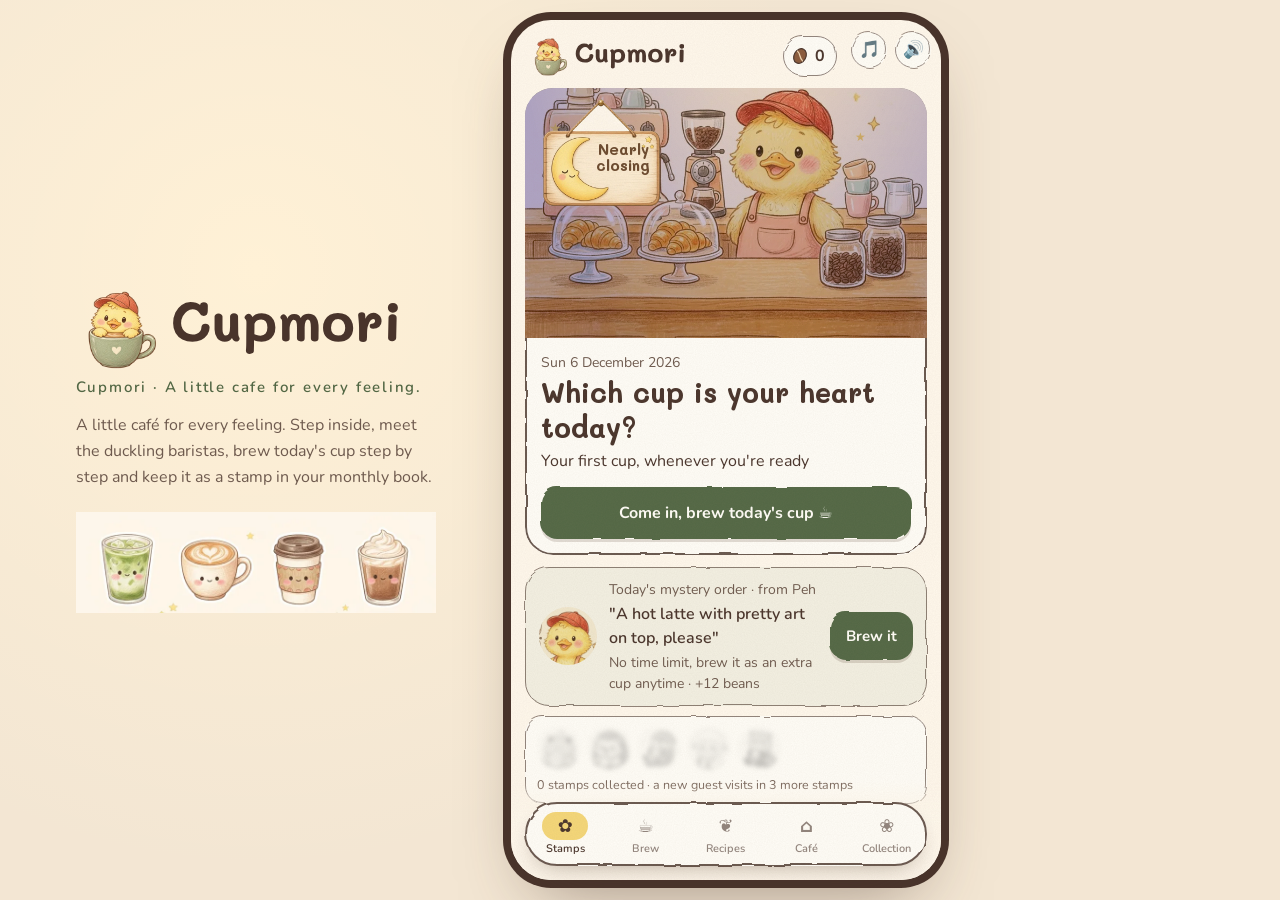
==== commit 756020ce: "Phase 2 · Cupmori: rename + CI (palette, bundled OFL fonts, wordmark), schema v3 migration, stories/" ====
--- a/index.html
+++ b/index.html
@@ -3,19 +3,18 @@
 <head>
 <meta charset="utf-8">
 <meta name="viewport" content="width=device-width,initial-scale=1,viewport-fit=cover">
-<title>ก๊าบก๊าบคาเฟ่ · MOOD CUP</title>
-<meta name="description" content="สะสมมู้ดประจำวันด้วยแก้วเครื่องดื่มที่ชงเองกับบาริสต้าน้องเป็ด">
+<title>Cupmori · ชงความรู้สึก เก็บวันของเรา</title>
+<meta name="description" content="Cupmori (คัพมอริ) คาเฟ่เล็กๆ สำหรับทุกความรู้สึก ชงแก้ววันนี้เองกับบาริสต้าน้องเป็ด แล้วเก็บไว้เป็นแสตมป์ · A little cafe for every feeling.">
 <meta name="theme-color" content="#FFF8EC">
 <link rel="icon" href="assets/icons/icon-32.png" sizes="32x32">
 <link rel="icon" href="assets/icons/icon-192.png" sizes="192x192">
 <link rel="apple-touch-icon" href="assets/icons/icon-180.png">
 <link rel="manifest" href="manifest.webmanifest">
 <meta name="apple-mobile-web-app-capable" content="yes">
-<meta name="apple-mobile-web-app-title" content="Mood Cup">
-<link rel="preconnect" href="https://fonts.googleapis.com">
-<link rel="preconnect" href="https://fonts.gstatic.com" crossorigin>
-<link href="https://fonts.googleapis.com/css2?family=Itim&family=Mali:wght@400;500;600;700&family=Sriracha&display=swap" rel="stylesheet">
-<link rel="stylesheet" href="style.css?v=9">
+<meta name="apple-mobile-web-app-title" content="Cupmori">
+<link rel="preload" href="assets/fonts/Mali-Bold.woff2" as="font" type="font/woff2" crossorigin>
+<link rel="preload" href="assets/fonts/NotoSansThai-VF.woff2" as="font" type="font/woff2" crossorigin>
+<link rel="stylesheet" href="style.css?v=10">
 </head>
 <body>
 <svg width="0" height="0" style="position:absolute" aria-hidden="true"><defs>
@@ -25,9 +24,9 @@
 
 <aside class="side">
   <div class="side-in">
-    <div class="side-logo">ก๊าบก๊าบคาเฟ่</div>
-    <div class="side-sub">MOOD CUP · แก้วมู้ดประจำวัน</div>
-    <p>เข้าร้าน เจอบาริสต้าน้องเป็ดแบบสุ่ม ชงเครื่องดื่มเองทีละขั้น แล้วเก็บแก้ววันนี้เป็นแสตมป์ในสมุดรายเดือน</p>
+    <div class="side-logo" data-logo-slot="side"><img src="assets/brand/emblem.webp" alt="" class="side-emblem"><img src="assets/brand/wordmark.svg" alt="Cupmori" class="side-wordmark"></div>
+    <div class="side-sub">คัพมอริ · ชงความรู้สึก เก็บวันของเรา</div>
+    <p>คาเฟ่เล็กๆ สำหรับทุกความรู้สึก เข้าร้าน เจอบาริสต้าน้องเป็ด ชงแก้ววันนี้เองทีละขั้น แล้วเก็บไว้เป็นแสตมป์ในสมุดรายเดือน</p>
     <img src="assets/img/stamps-row.webp" alt="" class="side-cups">
   </div>
 </aside>
@@ -40,7 +39,8 @@
   <nav class="tabbar hd" id="tabbar">
     <button data-go="home" class="on"><i>✿</i>แสตมป์</button>
     <button data-go="start"><i>☕</i>ชงวันนี้</button>
-    <button data-go="summary"><i>◔</i>สรุป</button>
+    <button data-go="recipes"><i>❦</i>สูตร</button>
+    <button data-go="room"><i>⌂</i>ร้าน</button>
     <button data-go="collect"><i>❀</i>สะสม</button>
   </nav>
   <div class="sheet-back" id="sheetBack"></div>
@@ -51,11 +51,14 @@
   <div class="toast" id="toast"></div>
   <canvas id="confetti"></canvas>
 </div>
-<script src="platform.js?v=9"></script>
-<script src="festivals.js?v=9"></script>
-<script src="sfx.js?v=9"></script>
-<script src="art.js?v=9"></script>
-<script src="app.js?v=9"></script>
+<script src="platform.js?v=10"></script>
+<script src="festivals.js?v=10"></script>
+<script src="i18n-en.js?v=10"></script>
+<script src="i18n.js?v=10"></script>
+<script src="content.js?v=10"></script>
+<script src="sfx.js?v=10"></script>
+<script src="art.js?v=10"></script>
+<script src="app.js?v=10"></script>
 <script>setTimeout(()=>{ const s=document.getElementById('splash'); if(s){ s.classList.add('out'); setTimeout(()=>s.remove(),600); } }, 700);</script>
 </body>
 </html>
--- a/style.css
+++ b/style.css
@@ -1,7 +1,13 @@
-:root{--bg:#FFF8EC;--card:#FFFDF7;--ink:#5A4636;--ink2:#8A7262;--acc:#E8896A;--accD:#D2714F;--c1:#FFE7A3;--c2:#F8CDB4;--wood:#C79A6B;--mint:#CFE6C4;--chalk:#FFF4DA;--r:24px}
+/* Cupmori CI (cupmori-ci.pdf): Cream #FFF8EC · Cocoa #49342B · Sage #9DAE8D · Forest #526744 · Butter #F5D778
+   Terracotta #BD7258 (decoration only, never small text) · Blush #E7AAA0 · Lavender #C8BFDA. Cocoa text on light colours;
+   primary buttons Forest with Paper text; cards 24px, buttons 16px, touch targets >= 48px. Fonts bundled (OFL), no CDN. */
+@font-face{font-family:Mali;src:url(assets/fonts/Mali-Bold.woff2) format("woff2");font-weight:700;font-display:swap}
+@font-face{font-family:Nunito;src:url(assets/fonts/Nunito-VF.woff2) format("woff2");font-weight:200 1000;font-display:swap;unicode-range:U+0000-0E00,U+0E80-FFFF}
+@font-face{font-family:"Noto Sans Thai";src:url(assets/fonts/NotoSansThai-VF.woff2) format("woff2");font-weight:100 900;font-display:swap}
+:root{--bg:#FFF8EC;--card:#FFFDF7;--paper:#FFFDF7;--ink:#49342B;--ink2:#6E5A4E;--acc:#526744;--accD:#526744;--sage:#9DAE8D;--forest:#526744;--butter:#F5D778;--terra:#BD7258;--blush:#E7AAA0;--lav:#C8BFDA;--c1:#F5D778;--c2:#E7AAA0;--wood:#C79A6B;--mint:#DCE4D3;--chalk:#FFF4DA;--r:24px;--fd:Mali,"Noto Sans Thai",system-ui,sans-serif;--fb:Nunito,"Noto Sans Thai",system-ui,sans-serif}
 *{box-sizing:border-box;margin:0;padding:0;-webkit-tap-highlight-color:transparent}
 html,body{height:100%}
-body{font-family:Mali,system-ui,sans-serif;color:var(--ink);background:#F3E6D3;overflow:hidden}
+body{font-family:var(--fb);font-size:16px;line-height:1.6;color:var(--ink);background:#F3E6D3;overflow:hidden}
 button{font:inherit;color:inherit;background:none;border:0;cursor:pointer}
 img{display:block;max-width:100%}
 .phone{position:fixed;inset:0;background:var(--bg);overflow:hidden}
@@ -13,44 +19,44 @@
   body{background:#F3E6D3 radial-gradient(circle at 20% 30%,#FFF1D6 0,transparent 50%)}
   .side{display:flex;position:fixed;left:0;top:0;bottom:0;width:calc(50% - 230px);align-items:center;justify-content:flex-end;padding-right:56px}
   .side-in{max-width:380px}
-  .side-logo{font:400 52px/1 Itim}
-  .side-sub{font:600 15px Mali;letter-spacing:.12em;color:var(--accD);margin:8px 0 16px}
+  .side-logo{font:700 52px/1 var(--fd)}
+  .side-sub{font:600 15px var(--fb);letter-spacing:.12em;color:var(--accD);margin:8px 0 16px}
   .side p{font-size:16px;line-height:1.6;color:var(--ink2)}
   .side-cups{margin-top:22px;mix-blend-mode:multiply;width:100%}
-  .phone{left:50%;top:50%;width:430px;height:min(880px,calc(100vh - 40px));transform:translate(-30%,-50%);border-radius:40px;box-shadow:0 30px 70px -25px rgba(90,70,54,.55),0 0 0 8px #5A4636}
+  .phone{left:50%;top:50%;width:430px;height:min(880px,calc(100vh - 40px));transform:translate(-30%,-50%);border-radius:40px;box-shadow:0 30px 70px -25px rgba(73,52,43,.55),0 0 0 8px #49342B}
 }
 /* hand drawn borders */
 .hd{position:relative}
 .hd:before{content:"";position:absolute;inset:0;border:2.3px solid var(--ink);border-radius:inherit;filter:url(#wob);pointer-events:none;opacity:.82}
 .hd.thin:before{border-width:1.7px;opacity:.6}
 .hd.dash:before{border-style:dashed;opacity:.55}
-.H{font:400 28px/1.1 Itim}
+.H{font:700 28px/1.1 var(--fd)}
 .H.xl{font-size:34px}
-.sub{font-size:14px;color:var(--ink2)}
-.btn{position:relative;display:inline-flex;align-items:center;justify-content:center;gap:6px;height:52px;padding:0 22px;border-radius:99px;font:700 16px Mali;color:#fff;isolation:isolate;transition:transform .15s}
+.sub{font-size:14px;line-height:1.5;color:var(--ink2)}
+.btn{position:relative;display:inline-flex;align-items:center;justify-content:center;gap:6px;height:52px;padding:0 22px;border-radius:16px;font:700 16px var(--fb);color:var(--paper);isolation:isolate;transition:transform .15s}
 .btn:active{transform:scale(.96)}
 .btn:after{content:"";position:absolute;inset:0;border-radius:inherit;background:var(--acc);filter:url(#pencil);z-index:-1}
 .btn.soft{color:var(--ink)}.btn.soft:after{background:var(--card)}
 .btn.yel{color:var(--ink)}.btn.yel:after{background:var(--c1)}
 .btn.peach{color:var(--ink)}.btn.peach:after{background:var(--c2)}
 .btn[disabled]{opacity:.45;pointer-events:none}
-.btn.sm{height:40px;font-size:14px;padding:0 16px}
+.btn.sm{height:48px;font-size:15px;padding:0 16px}
 .btn.wide{width:100%}
-.chip{position:relative;display:inline-flex;align-items:center;gap:6px;min-height:42px;padding:6px 14px;border-radius:99px;font:600 14px Mali;background:var(--card);transition:transform .15s}
+.chip{position:relative;display:inline-flex;align-items:center;gap:6px;min-height:48px;padding:6px 14px;border-radius:16px;font:600 14px var(--fb);background:var(--card);transition:transform .15s}
 .chip:active{transform:scale(.95)}
 .chip.on{background:var(--c1)}
 .chip.on:after{content:"✓";position:absolute;top:-7px;right:-5px;width:20px;height:20px;border-radius:50%;background:var(--acc);color:#fff;font:700 11px/20px Mali;text-align:center}
 .chips{display:flex;flex-wrap:wrap;gap:9px}
-.lbl{font:600 13px Mali;color:var(--ink2);margin:14px 0 8px}
-.star{position:absolute;color:#F2C94C;pointer-events:none;animation:tw 2.4s ease-in-out infinite}
+.lbl{font:600 14px var(--fb);color:var(--ink2);margin:14px 0 8px}
+.star{position:absolute;color:#F5D778;pointer-events:none;animation:tw 2.4s ease-in-out infinite}
 @keyframes tw{50%{transform:scale(.7) rotate(20deg);opacity:.6}}
 .view{animation:vin .45s cubic-bezier(.2,.9,.3,1.2)}
 @keyframes vin{from{opacity:0;transform:translateY(14px)}}
 /* top */
 .top{display:flex;justify-content:space-between;align-items:center;padding:16px 18px 6px}
-.logo{font:400 22px Itim;display:flex;align-items:center;gap:8px}
+.logo{font:700 22px var(--fd);display:flex;align-items:center;gap:8px}
 .logo img{width:34px;height:34px;border-radius:50%;object-fit:cover;mix-blend-mode:multiply}
-.pill{position:relative;font:600 12.5px Mali;padding:6px 12px;border-radius:99px;background:var(--card)}
+.pill{position:relative;font:600 13.5px var(--fb);padding:6px 12px;border-radius:99px;background:var(--card)}
 /* home hero */
 .hero{margin:6px 14px 0;border-radius:28px;overflow:hidden;background:var(--card)}
 .hero-img{position:relative;height:250px;overflow:hidden}
@@ -59,7 +65,7 @@
 .hero-body{padding:14px 16px 16px}
 .today{display:flex;gap:14px;align-items:center}
 .today .stampbig{width:96px;flex:0 0 96px}
-.bubble{position:absolute;background:#FFFDF7;padding:8px 13px;border-radius:18px;font:600 13px/1.35 Mali;z-index:7;max-width:220px;animation:pop .5s cubic-bezier(.2,1.4,.4,1)}
+.bubble{position:absolute;background:#FFFDF7;padding:8px 13px;border-radius:18px;font:600 14px/1.35 var(--fb);z-index:7;max-width:220px;animation:pop .5s cubic-bezier(.2,1.4,.4,1)}
 .bubble:before{content:"";position:absolute;inset:0;border:2.2px solid var(--ink);border-radius:inherit;filter:url(#wob)}
 @keyframes pop{from{transform:scale(.6);opacity:0}}
 /* calendar */
@@ -67,8 +73,8 @@
 .calhead{display:flex;justify-content:space-between;align-items:center;margin:0 4px 10px}
 .calnav{display:flex;gap:6px}.calnav .chip{min-height:36px;width:40px;justify-content:center;padding:0}
 .cal{display:grid;grid-template-columns:repeat(7,minmax(0,1fr));gap:6px}
-.dw{text-align:center;font:600 11px Mali;opacity:.65;margin-bottom:2px}
-.day{aspect-ratio:1;border-radius:50%;position:relative;display:flex;align-items:center;justify-content:center;font:600 11px Mali;color:var(--ink2)}
+.dw{text-align:center;font:600 11px var(--fb);opacity:.65;margin-bottom:2px}
+.day{aspect-ratio:1;border-radius:50%;position:relative;display:flex;align-items:center;justify-content:center;font:600 11px var(--fb);color:var(--ink2)}
 .day.f{cursor:pointer;background:var(--d,#F8E6CF);animation:stampin .5s backwards}
 .day.f img{width:112%;height:112%;object-fit:cover;border-radius:50%;mix-blend-mode:multiply}
 .day.f:before{content:"";position:absolute;inset:-2px;border:2px dashed var(--ink);border-radius:50%;filter:url(#wob);opacity:.55}
@@ -82,27 +88,27 @@
 .mix{display:flex;height:16px;border-radius:9px;overflow:hidden;margin-top:6px}
 .mix i{display:block;height:100%;filter:url(#pencil)}
 .tiles{display:grid;grid-template-columns:repeat(3,1fr);gap:8px}
-.tile{position:relative;border-radius:16px;padding:9px 10px;background:var(--card);font:500 11.5px Mali}
-.tile b{display:block;font:400 22px/1.2 Itim}
+.tile{position:relative;border-radius:16px;padding:9px 10px;background:var(--card);font:500 11.5px var(--fb)}
+.tile b{display:block;font:700 22px/1.2 var(--fd)}
 .homeacts{display:flex;flex-wrap:wrap;gap:8px;margin:14px 14px 0}
 .footnote{font-size:11px;color:var(--ink2);text-align:center;margin:18px 0 6px}
 .footnote button{text-decoration:underline}
 /* tabbar */
 .tabbar{position:absolute;left:14px;right:14px;bottom:max(14px,env(safe-area-inset-bottom));height:64px;border-radius:99px;background:var(--card);display:flex;justify-content:space-around;align-items:center;z-index:30;box-shadow:0 10px 24px -12px rgba(90,70,54,.5);transition:transform .35s}
 .tabbar.hide{transform:translateY(130%)}
-.tabbar button{display:flex;flex-direction:column;align-items:center;font:600 11px Mali;opacity:.6;gap:1px}
+.tabbar button{display:flex;flex-direction:column;align-items:center;font:600 11px var(--fb);opacity:.6;gap:1px}
 .tabbar button i{font-style:normal;font-size:18px;width:46px;height:28px;line-height:28px;border-radius:14px;text-align:center}
 .tabbar button.on{opacity:1}.tabbar button.on i{background:var(--c1)}
 /* barista picker */
 .bgrid{display:grid;grid-template-columns:1fr 1fr;gap:12px;padding:6px 14px}
 .bcard{border-radius:24px;background:var(--card);padding:8px 8px 12px;text-align:center;transition:transform .2s}
 .bcard img{width:100%;aspect-ratio:1;object-fit:cover;border-radius:18px;mix-blend-mode:multiply}
-.bcard b{display:block;font:400 19px Itim;margin-top:2px}
+.bcard b{display:block;font:700 19px var(--fd);margin-top:2px}
 .bcard small{display:block;font-size:11.5px;color:var(--ink2);line-height:1.3}
 .bcard.on{background:var(--c1);transform:translateY(-3px)}
 .bcard.on:after{content:"✓";position:absolute;top:-6px;right:-4px;width:26px;height:26px;border-radius:50%;background:var(--acc);color:#fff;font:700 14px/26px Mali}
 .bcard:last-child:nth-child(odd){grid-column:span 2;display:grid;grid-template-columns:44% 1fr;align-items:center;text-align:left;gap:10px}
-.greet{margin:10px 14px 0;border-radius:20px;background:#FFFDF7;padding:12px 14px;font:600 14px Mali;display:flex;gap:10px;align-items:center}
+.greet{margin:10px 14px 0;border-radius:20px;background:#FFFDF7;padding:12px 14px;font:600 14px var(--fb);display:flex;gap:10px;align-items:center}
 .greet img{width:48px;height:48px;border-radius:50%;object-fit:cover;mix-blend-mode:multiply;flex:0 0 48px}
 .sticky-foot{position:sticky;bottom:0;padding:12px 14px calc(14px + env(safe-area-inset-bottom));background:linear-gradient(transparent,var(--bg) 30%);z-index:20;display:flex;gap:10px}
 /* quirks */
@@ -115,19 +121,19 @@
 .board-wrap{position:relative;height:560px;overflow:hidden}
 .board-wrap .bg{width:100%;height:100%;object-fit:cover;object-position:50% 0}
 .board-wrap .duck{position:absolute;left:50%;top:282px;width:200px;transform:translateX(-50%);mix-blend-mode:multiply;-webkit-mask-image:radial-gradient(closest-side,#000 70%,transparent 100%);mask-image:radial-gradient(closest-side,#000 70%,transparent 100%)}
-.chalk{position:absolute;color:var(--chalk);font-family:Sriracha;z-index:3;text-shadow:0 0 1px rgba(255,255,255,.4)}
+.chalk{position:absolute;color:var(--chalk);font-family:var(--fd);font-weight:700;z-index:3;text-shadow:0 0 1px rgba(255,255,255,.4)}
 .chalk .t{font-size:16px;text-align:center;letter-spacing:.04em}
 .chalk .cols{display:grid;grid-template-columns:1fr 1fr;gap:0 12px;font-size:12.5px;line-height:1.55}
-.chalk h4{font:400 13px Itim;border-bottom:1.5px dashed currentColor;margin-bottom:2px}
+.chalk h4{font:700 13px var(--fd);border-bottom:1.5px dashed currentColor;margin-bottom:2px}
 .chalk .r{display:flex;justify-content:space-between;cursor:pointer;border-radius:6px;padding:0 3px}
 .chalk .r.on{background:rgba(255,231,163,.28);color:#FFE7A3}
 .menu-sheet{position:relative;margin-top:-56px;background:var(--bg);border-radius:30px 30px 0 0;padding:16px 14px 0;z-index:8}
 .menu-sheet:before{content:"";position:absolute;inset:0;border:2.3px solid var(--ink);border-bottom:0;border-radius:inherit;filter:url(#wob);opacity:.8;pointer-events:none}
 .tabs{display:flex;gap:8px;margin:10px 0 12px}
-.tabs button{position:relative;padding:7px 15px;border-radius:99px;font:600 13.5px Mali}
+.tabs button{position:relative;padding:7px 15px;border-radius:99px;font:600 14.5px var(--fb)}
 .tabs button.on{background:var(--c2)}
 .items{display:grid;grid-template-columns:repeat(3,1fr);gap:10px}
-.it{position:relative;border-radius:20px;padding:8px 4px 9px;text-align:center;font:600 12.5px/1.25 Mali;background:var(--card)}
+.it{position:relative;border-radius:20px;padding:8px 4px 9px;text-align:center;font:600 13.5px/1.25 var(--fb);background:var(--card)}
 .it img{width:76px;height:76px;object-fit:cover;border-radius:50%;mix-blend-mode:multiply;margin:0 auto 3px}
 .it small{display:block;font-weight:500;color:var(--ink2);font-size:11px}
 .it.on{background:var(--c1)}
@@ -138,8 +144,8 @@
 .bhead .x{position:relative;width:38px;height:38px;border-radius:50%;background:var(--card);font-size:16px}
 .steps{display:flex;justify-content:space-between;padding:4px 12px 0;position:relative;overflow-x:auto;scrollbar-width:none}
 .steps::-webkit-scrollbar{display:none}
-.st{flex:1 0 38px;display:flex;flex-direction:column;align-items:center;gap:3px;font:600 9.5px/1.15 Mali;text-align:center;opacity:.5;position:relative}
-.st b{position:relative;width:26px;height:26px;border-radius:50%;display:flex;align-items:center;justify-content:center;font:700 11.5px Mali;background:var(--card);z-index:1}
+.st{flex:1 0 38px;display:flex;flex-direction:column;align-items:center;gap:3px;font:600 9.5px/1.15 var(--fb);text-align:center;opacity:.5;position:relative}
+.st b{position:relative;width:26px;height:26px;border-radius:50%;display:flex;align-items:center;justify-content:center;font:700 11.5px var(--fb);background:var(--card);z-index:1}
 .st:not(:last-child):after{content:"";position:absolute;top:13px;left:calc(50% + 14px);right:calc(-50% + 14px);border-top:2px dashed var(--ink);opacity:.35}
 .st.d{opacity:.85}.st.d b{background:var(--c2)}
 .st.on{opacity:1}.st.on b{background:var(--acc);color:#fff;transform:scale(1.18)}
@@ -148,7 +154,7 @@
 .stage .duck{position:absolute;right:-18px;bottom:-14px;width:205px;mix-blend-mode:multiply;-webkit-mask-image:radial-gradient(closest-side,#000 68%,transparent 100%);mask-image:radial-gradient(closest-side,#000 68%,transparent 100%)}
 .stage .bubble{left:12px;top:12px}
 .fx{position:absolute;left:14px;bottom:14px;z-index:6;pointer-events:none}
-.credit{position:absolute;right:10px;bottom:8px;font:600 9px Mali;background:rgba(255,253,247,.85);padding:1px 7px;border-radius:8px;z-index:7}
+.credit{position:absolute;right:10px;bottom:8px;font:600 9px var(--fb);background:rgba(255,253,247,.85);padding:1px 7px;border-radius:8px;z-index:7}
 .ctrl{padding:14px 18px 6px}
 .ctrl .H{font-size:24px}
 .gauge{position:relative;height:20px;border-radius:10px;background:var(--card);overflow:hidden;margin-top:10px}
@@ -158,7 +164,7 @@
 .holdbtn{touch-action:none;user-select:none;-webkit-user-select:none}
 .holdbtn.active{transform:scale(.95)}
 .range{width:100%;accent-color:var(--acc);height:28px}
-.whiskpad{position:relative;height:110px;border-radius:22px;background:#E9F2D7;margin-top:10px;touch-action:none;overflow:hidden;display:flex;align-items:center;justify-content:center;font:600 13px Mali;color:#5E7A3A;user-select:none}
+.whiskpad{position:relative;height:110px;border-radius:22px;background:#E9F2D7;margin-top:10px;touch-action:none;overflow:hidden;display:flex;align-items:center;justify-content:center;font:600 14px var(--fb);color:#5E7A3A;user-select:none}
 .whiskpad .wz{position:absolute;width:44px;height:44px;border-radius:50%;background:rgba(255,255,255,.7);pointer-events:none;transform:translate(-50%,-50%)}
 /* drink preview */
 .preview{position:relative;margin:10px auto 0;width:240px;height:240px}
@@ -171,7 +177,7 @@
 .stamp .bface{position:absolute;right:-6%;bottom:-6%;width:34%;border-radius:50%;background:#FFFDF7;overflow:hidden;box-shadow:0 0 0 3px #FFFDF7}
 .stamp .bface img{width:100%;aspect-ratio:1;object-fit:cover;mix-blend-mode:multiply;transform:scale(1.5);transform-origin:50% 30%}
 .cups{display:grid;grid-template-columns:repeat(4,1fr);gap:8px}
-.cupopt{position:relative;border-radius:18px;background:var(--card);padding:4px 2px 7px;text-align:center;font:600 11.5px/1.2 Mali}
+.cupopt{position:relative;border-radius:18px;background:var(--card);padding:4px 2px 7px;text-align:center;font:600 11.5px/1.2 var(--fb)}
 .cupopt img{width:100%;aspect-ratio:1;object-fit:cover;mix-blend-mode:multiply;border-radius:14px}
 .cupopt.on{background:var(--c1)}
 .cupopt.on:after{content:"✓";position:absolute;top:-6px;right:-4px;width:20px;height:20px;border-radius:50%;background:var(--acc);color:#fff;font:700 11px/20px Mali}
@@ -181,14 +187,14 @@
 .stkbtn{width:52px;height:52px;border-radius:16px;background:var(--card);display:flex;align-items:center;justify-content:center}
 .stkbtn svg{width:34px;height:34px}
 .stkbtn.on{background:var(--c1)}
-.moodbtn{display:flex;flex-direction:column;align-items:center;gap:3px;width:calc(25% - 7px);padding:8px 0;border-radius:18px;background:var(--card);font:600 12px Mali}
+.moodbtn{display:flex;flex-direction:column;align-items:center;gap:3px;width:calc(25% - 7px);padding:8px 0;border-radius:18px;background:var(--card);font:600 12px var(--fb)}
 .moodbtn.on{background:var(--c1)}
-textarea{width:100%;border:0;border-radius:16px;background:var(--card);padding:12px;font:500 14px Mali;color:var(--ink);resize:none;outline:none}
+textarea{width:100%;border:0;border-radius:16px;background:var(--card);padding:12px;font:500 14px var(--fb);color:var(--ink);resize:none;outline:none}
 .bfoot{position:sticky;bottom:0;display:flex;gap:10px;padding:12px 14px calc(14px + env(safe-area-inset-bottom));background:linear-gradient(transparent,var(--bg) 28%);z-index:20}
 .bfoot .btn:last-child{flex:1}
 /* done */
 .done{text-align:center;padding:30px 20px 20px}
-.done .badge{display:inline-block;position:relative;padding:6px 16px;border-radius:99px;background:var(--c1);font:700 12px Mali;letter-spacing:.12em}
+.done .badge{display:inline-block;position:relative;padding:6px 16px;border-radius:99px;background:var(--c1);font:700 12px var(--fb);letter-spacing:.12em}
 .done .stamp{width:230px;margin:26px auto 18px;animation:stampdrop .8s cubic-bezier(.2,1.5,.4,1) .2s backwards}
 @keyframes stampdrop{from{transform:scale(2.2) rotate(-20deg);opacity:0}}
 /* sheet */
@@ -199,10 +205,10 @@
 .kv{display:grid;grid-template-columns:auto 1fr;gap:6px 14px;font-size:13.5px;margin-top:12px}
 .kv dt{color:var(--ink2)}
 .donutrow{display:flex;gap:16px;align-items:center;margin-top:12px}
-.legend div{display:flex;align-items:center;gap:8px;font:600 13.5px Mali;margin:5px 0}
+.legend div{display:flex;align-items:center;gap:8px;font:600 14.5px var(--fb);margin:5px 0}
 .legend i{width:14px;height:14px;border-radius:50%}
 .sharecv{width:100%;border-radius:18px;margin-top:14px;box-shadow:0 10px 30px -12px rgba(90,70,54,.5)}
-.toast{position:absolute;left:50%;bottom:96px;transform:translate(-50%,30px);background:var(--ink);color:#FFF8EC;padding:10px 18px;border-radius:99px;font:600 13.5px Mali;opacity:0;transition:.3s;z-index:70;white-space:nowrap;pointer-events:none}
+.toast{position:absolute;left:50%;bottom:96px;transform:translate(-50%,30px);background:var(--ink);color:#FFF8EC;padding:10px 18px;border-radius:99px;font:600 14.5px var(--fb);opacity:0;transition:.3s;z-index:70;white-space:nowrap;pointer-events:none}
 .toast.show{opacity:1;transform:translate(-50%,0)}
 #confetti{position:absolute;inset:0;pointer-events:none;z-index:65;width:100%;height:100%}
 .empty-hint{font-size:13px;color:var(--ink2);text-align:center;padding:4px}
@@ -252,7 +258,7 @@
 .opts{margin-top:12px;border-radius:18px;background:#FFF3D9;padding:12px 14px 14px}
 .opts .lbl{margin:10px 0 6px}
 .opts .chip{min-height:38px;padding:5px 12px;font-size:13px}
-.otag{margin-top:12px;border-radius:14px;background:#FFF3D9;padding:8px 12px;font:500 12.5px/1.5 Mali}
+.otag{margin-top:12px;border-radius:14px;background:#FFF3D9;padding:8px 12px;font:500 13.5px/1.5 var(--fb)}
 @keyframes icedrop{from{opacity:0;transform:translateY(-30px)}}
 @keyframes steam{0%{opacity:0;transform:translateY(6px)}40%{opacity:.9}100%{opacity:0;transform:translateY(-10px)}}
 .mute{position:absolute;right:10px;top:calc(12px + env(safe-area-inset-top));z-index:40;width:36px;height:36px;border-radius:50%;background:#FFFDF7;font-size:17px;display:grid;place-items:center;opacity:.92}
@@ -261,18 +267,19 @@
 .mute.bgm{right:54px}.mute.bgm.off{opacity:.55;filter:grayscale(1)}
 .iceart{display:flex;flex-direction:column;align-items:center;gap:2px}
 .iceart img{width:78px;height:78px;object-fit:contain;mix-blend-mode:multiply}
-.iceart b{font:700 12px Mali;color:var(--ink)}
-.volpop{position:absolute;right:10px;top:calc(56px + env(safe-area-inset-top));z-index:45;width:min(290px,calc(100% - 20px));background:#FFFDF7;border-radius:20px;padding:12px 14px 10px;box-shadow:0 12px 30px -12px rgba(90,70,54,.45);font:500 13px Mali}
+.iceart b{font:700 12px var(--fb);color:var(--ink)}
+.volpop{position:absolute;right:10px;top:calc(56px + env(safe-area-inset-top));z-index:45;width:min(290px,calc(100% - 20px));background:#FFFDF7;border-radius:20px;padding:12px 14px 10px;box-shadow:0 12px 30px -12px rgba(90,70,54,.45);font:500 14px var(--fb)}
 .volpop[hidden]{display:none}
-.volpop .vhead{display:flex;justify-content:space-between;align-items:center;font:400 18px Itim;margin-bottom:6px}
+.volpop .vhead{display:flex;justify-content:space-between;align-items:center;font:700 18px var(--fd);margin-bottom:6px}
 .volpop .vx{width:30px;height:30px;border-radius:50%;background:var(--card)}
 .volpop .vrow{display:grid;grid-template-columns:110px 1fr 40px;align-items:center;gap:6px;margin:6px 0}
-.volpop .vrow b{font:700 12px Mali;text-align:right}
+.volpop .vrow b{font:700 12px var(--fb);text-align:right}
 .volpop input[type=range]{width:100%;accent-color:#E8896A;height:28px}
-.volpop .vsw{display:flex;align-items:center;gap:8px;width:100%;margin-top:8px;font:600 13px Mali;text-align:left}
-.volpop .vsw i{position:relative;width:38px;height:22px;border-radius:99px;background:#E6D8C6;flex:0 0 38px;transition:.2s}
-.volpop .vsw i:after{content:"";position:absolute;left:3px;top:3px;width:16px;height:16px;border-radius:50%;background:#fff;box-shadow:0 1px 2px rgba(0,0,0,.2);transition:.2s}
-.volpop .vsw.on i{background:#9DBF6A}.volpop .vsw.on i:after{left:19px}
+.vsw{display:flex;align-items:center;gap:10px;width:100%;min-height:48px;margin-top:4px;font:600 15px/1.4 var(--fb);color:var(--ink);text-align:left}
+.volpop .vsw{min-height:40px;font-size:14px}
+.vsw i{position:relative;width:42px;height:26px;border-radius:99px;background:#E6D8C6;flex:0 0 42px;transition:.2s}
+.vsw i:after{content:"";position:absolute;left:3px;top:3px;width:20px;height:20px;border-radius:50%;background:#fff;box-shadow:0 1px 2px rgba(0,0,0,.2);transition:.2s}
+.vsw.on i{background:var(--forest)}.vsw.on i:after{left:19px}
 .volpop .vnote{font-size:11px;color:var(--ink2);margin-top:6px;text-align:center}
 .stamp .artfx{position:absolute;inset:0;width:100%;height:100%;pointer-events:none;overflow:visible}
 .stamp .artfx .cube{animation:cubein .45s cubic-bezier(.3,1.5,.5,1) backwards}
@@ -280,24 +287,24 @@
 .stamp .artfx .steam{opacity:0;animation:steamup 2.6s ease-in-out infinite}
 @keyframes steamup{0%{opacity:0;transform:translateY(3px)}45%{opacity:.95}100%{opacity:0;transform:translateY(-6px)}}
 @media (prefers-reduced-motion:reduce){.stamp .artfx .steam{animation:none;opacity:.8}.stamp .artfx .cube{animation:none}}
-.linkbtn{display:block;margin:8px auto 0;font:600 12.5px Mali;color:var(--ink2);text-decoration:underline;min-height:32px}
+.linkbtn{display:block;margin:8px auto 0;font:600 13.5px var(--fb);color:var(--ink2);text-decoration:underline;min-height:32px}
 .whiskpad{border-radius:50%!important;aspect-ratio:1;width:min(190px,60%);margin:8px auto 0;display:grid;place-items:center;text-align:center;touch-action:none;padding:18px;height:auto!important}
 .holdbtn{touch-action:none;user-select:none;-webkit-user-select:none}
-.noteline{width:100%;border:0;border-radius:16px;background:var(--card);padding:12px 14px;font:500 15px Mali;color:var(--ink)}
+.noteline{width:100%;border:0;border-radius:16px;background:var(--card);padding:12px 14px;font:500 15px var(--fb);color:var(--ink)}
 .noteline:focus{outline:2px solid var(--acc)}
 .tile{min-width:0}.tile b{overflow-wrap:anywhere;word-break:break-word}
 /* soft backdrop so scrolled content never peeks around the floating tab bar */
 .tabfade{position:absolute;left:0;right:0;bottom:0;height:calc(100px + env(safe-area-inset-bottom));background:linear-gradient(rgba(255,248,236,0),var(--bg) 45%);z-index:29;pointer-events:none;transition:opacity .3s}
 .tabfade.hide{opacity:0}
 .storyimg{display:block;width:min(260px,72%);aspect-ratio:9/16;margin:0 auto;border-radius:18px;box-shadow:0 10px 26px -14px rgba(90,70,54,.6);background:#FFF3D9}
-.storyload{text-align:center;font:600 13px Mali;color:var(--ink2);margin-top:-48%;margin-bottom:44%}
+.storyload{text-align:center;font:600 14px var(--fb);color:var(--ink2);margin-top:-48%;margin-bottom:44%}
 .it{position:relative}
 .seasonbadge{position:absolute;top:-6px;right:-4px;font-style:normal;font-size:18px;filter:drop-shadow(0 1px 1px rgba(90,70,54,.3))}
-.seasontag{display:inline-block;background:#FFE7A3;border-radius:99px;padding:2px 10px;font:700 12px Mali;margin-bottom:6px}
+.seasontag{display:inline-block;background:#FFE7A3;border-radius:99px;padding:2px 10px;font:700 12px var(--fb);margin-bottom:6px}
 .ducks{display:grid;grid-template-columns:repeat(4,1fr);gap:8px}
-.duckcard{border-radius:16px;background:var(--card);padding:6px 4px 8px;text-align:center;font:600 11.5px Mali}
+.duckcard{border-radius:16px;background:var(--card);padding:6px 4px 8px;text-align:center;font:600 11.5px var(--fb)}
 .duckcard img{width:100%;aspect-ratio:1;object-fit:cover;mix-blend-mode:multiply;border-radius:12px}
-.duckcard b{display:block;font:700 12px Mali}.duckcard small{display:block;font-size:10.5px;color:var(--ink2)}
+.duckcard b{display:block;font:700 12px var(--fb)}.duckcard small{display:block;font-size:10.5px;color:var(--ink2)}
 .duckcard.unmet img{filter:grayscale(1) blur(2.5px) opacity(.35)}
 .rewards{display:flex;flex-direction:column;gap:8px}
 .reward{display:flex;gap:10px;align-items:center;border-radius:16px;background:var(--card);padding:10px 12px}
@@ -320,7 +327,7 @@
 .tod-night .cs .tod{background:radial-gradient(ellipse at 62% 12%,rgba(255,226,170,.55),rgba(150,140,200,.75) 75%);mix-blend-mode:multiply}
 .closesign{position:absolute;left:4%;top:7.5%;width:34%;z-index:6;animation:sway 3.2s ease-in-out infinite;transform-origin:50% 0}
 .closesign img{width:100%;display:block}
-.closesign b{position:absolute;left:44%;right:8%;top:50%;transform:translateY(-35%);font:400 clamp(11px,3.4vw,15px)/1.1 Itim;color:#6B4A2E;text-align:center}
+.closesign b{position:absolute;left:44%;right:8%;top:50%;transform:translateY(-35%);font:400 clamp(11px,3.4vw,15px)/1.1 var(--fd);color:#6B4A2E;text-align:center}
 @keyframes sway{0%,100%{transform:rotate(-2deg)}50%{transform:rotate(2deg)}}
 /* banners */
 .banner{display:flex;align-items:center;gap:10px;margin:10px 14px 0;padding:10px 12px;border-radius:18px;background:var(--card);font-size:13px;line-height:1.4;position:relative}
@@ -333,18 +340,97 @@
 .gfaces img{width:44px;height:44px;border-radius:50%;object-fit:cover;mix-blend-mode:multiply;background:#FFF3DF}
 .gfaces img.lock{filter:grayscale(1) blur(2px) opacity(.35)}
 /* usual order + late-night hint */
-.usual{display:flex;align-items:center;gap:10px;width:100%;margin:10px 0 2px;padding:8px 12px;border-radius:18px;background:#FFF1C9;text-align:left;font:500 12.5px/1.35 Mali}
+.usual{display:flex;align-items:center;gap:10px;width:100%;margin:10px 0 2px;padding:8px 12px;border-radius:18px;background:#FFF1C9;text-align:left;font:500 13.5px/1.35 var(--fb)}
 .usual img{width:44px;height:44px;mix-blend-mode:multiply}.usual span{flex:1}.usual i{font-style:normal;font-size:18px}
-.latehint{display:flex;align-items:center;gap:8px;flex-wrap:wrap;margin:8px 0 2px;padding:8px 12px;border-radius:18px;background:#EEE6F7;font:500 12.5px/1.4 Mali}
+.latehint{display:flex;align-items:center;gap:8px;flex-wrap:wrap;margin:8px 0 2px;padding:8px 12px;border-radius:18px;background:#EEE6F7;font:500 13.5px/1.4 var(--fb)}
 .latehint img{width:40px;height:40px;mix-blend-mode:multiply}.latehint span{flex:1;min-width:150px}
 /* unlock + reminder cards on the done screen */
 .unlock{display:flex;gap:12px;align-items:center;text-align:left;margin-top:14px;padding:10px 12px;border-radius:18px;background:#FFF1C9;font-size:13px;line-height:1.45}
 .unlock img{width:76px;height:76px;mix-blend-mode:multiply;flex:0 0 76px}
 .remask{margin-top:14px;padding:12px;border-radius:18px;background:var(--card);text-align:left;font-size:13.5px}
 .remform{display:flex;gap:8px;align-items:center;flex-wrap:wrap;margin-top:6px}
-.remform input[type=time]{font:600 15px Mali;padding:6px 10px;border-radius:12px;border:2px solid var(--ink);background:#FFFDF7;color:var(--ink)}
+.remform input[type=time]{font:600 15px var(--fb);padding:6px 10px;border-radius:12px;border:2px solid var(--ink);background:#FFFDF7;color:var(--ink)}
 .devpre{font:11px/1.35 ui-monospace,monospace;white-space:pre-wrap;background:#FFFDF7;border-radius:12px;padding:8px;max-height:260px;overflow:auto}
 .footnote a{text-decoration:underline;color:inherit}
 
 .hero-img .closesign{top:45%;width:30%}
 .banner.unlockb{background:#FFF1C9}
+
+/* ================= Phase 2 · Cupmori ================= */
+.H{line-height:1.25}
+.top{padding-right:104px}
+.logo{gap:6px}.logo .emblem{width:40px;height:40px;border-radius:0;object-fit:contain;mix-blend-mode:normal}.logo .wordmark{height:26px;width:auto;border-radius:0;mix-blend-mode:normal}
+.logo-slot{display:none}            /* reserved for the final VI-book logo */
+.pill.beans{display:inline-flex;align-items:center;gap:6px;min-height:40px;padding:4px 12px 4px 8px;font:700 16px var(--fb)}
+.beanic{flex:0 0 auto;vertical-align:-3px}
+.beanline{display:flex;align-items:center;justify-content:center;gap:8px;margin-top:12px;font:600 15px var(--fb)}
+.page{padding:0 0 20px}.page>.H,.page>.sub,.page>.lbl,.page>.footnote{margin-left:16px;margin-right:16px}.page>.H{margin-top:6px}
+.page>.btn.wide{width:calc(100% - 32px);margin-left:16px}
+/* mystery order */
+.mystery{display:flex;gap:12px;align-items:center;margin:12px 14px 0;padding:12px 14px;border-radius:24px;background:#F3F0E2}
+.mystery img{width:58px;height:58px;border-radius:50%;object-fit:cover;mix-blend-mode:multiply;flex:0 0 58px}
+.mystery .mtx{flex:1;min-width:0}.mystery b{display:block;font:600 16px/1.5 var(--fb);margin:2px 0}
+.mystery .sub{font-size:14px}.sub.ok{color:var(--forest)}
+.mystery .btn{flex:0 0 auto}
+.xnote{margin-top:10px;padding:10px 12px;border-radius:16px;background:#F3F0E2;font-size:14px}
+.letterb{width:calc(100% - 28px);text-align:left;background:#EEE9F4}
+/* extra cup stars (extra cups only; mood cups are never scored) */
+.stars3{display:flex;justify-content:center;gap:6px;margin-top:2px;font-size:34px;line-height:1}
+.stars3 span{color:#E8DFC9}.stars3 span.on{color:#E8B93A;text-shadow:0 0 0 #49342B}
+/* recipe book */
+.pctrow{display:flex;align-items:center;gap:10px;margin:10px 16px 0;font:700 16px var(--fb)}
+.pctrow .mix{height:14px;margin:0}
+.nowchips{display:flex;flex-wrap:wrap;gap:8px;margin:12px 16px 0}.nowchips .chip{min-height:36px;font-size:14px;background:var(--card)}.nowchips small{color:var(--ink2);font-weight:500}
+.rgrid{display:grid;grid-template-columns:repeat(3,1fr);gap:10px;margin:0 14px}
+.rcard{display:flex;flex-direction:column;align-items:center;gap:4px;padding:10px 6px 12px;border-radius:24px;background:var(--card);text-align:center;min-height:48px}
+.rcard b{font:600 14px/1.35 var(--fb)}.rcard small{font-size:12.5px;line-height:1.4;color:var(--ink2)}
+.rcard.sec{background:#F4F1FA}
+.rimg{display:grid;place-items:center;width:76px;height:76px;border-radius:50%;background:#FBF1DE;overflow:hidden}
+.rimg img{width:100%;height:100%;object-fit:cover;mix-blend-mode:multiply}
+.rimg.sm{width:56px;height:56px;flex:0 0 56px}.rimg.big{width:150px;height:150px;margin:0 auto}
+.rcard.unk .rimg img,.rimg.unk img{filter:grayscale(1) contrast(4) brightness(1.05);opacity:.28}
+.rcard.unk b{letter-spacing:.08em}
+.recipe-new{background:#EEF3E7}
+/* my café */
+.room{position:relative;margin:12px 14px 0;aspect-ratio:4/3;border-radius:24px;overflow:hidden;background:#F1E2C8}
+.roombg{position:absolute;inset:0;width:100%;height:100%;object-fit:cover}
+.ditem{position:absolute;pointer-events:none}.ditem img,.ditem svg{width:100%;height:auto;display:block;mix-blend-mode:multiply}
+.ditem.d-lights svg{height:28px;mix-blend-mode:normal}.ditem.d-frame svg{mix-blend-mode:normal}
+.roomempty{position:absolute;left:50%;bottom:14px;transform:translateX(-50%);background:rgba(255,253,247,.92);padding:6px 14px;border-radius:16px;font:600 14px var(--fb);white-space:nowrap}
+.dgrid{display:grid;grid-template-columns:repeat(2,1fr);gap:10px;margin:0 14px}
+.dcard{display:flex;flex-direction:column;align-items:center;gap:6px;padding:10px;border-radius:24px;background:var(--card);text-align:center}
+.dcard b{font:600 14px/1.35 var(--fb)}.dcard.on{background:#EEF3E7}.dcard.locked{opacity:.55}
+.dthumb{display:grid;place-items:center;width:100%;height:84px}.dthumb img,.dthumb svg{max-width:84%;max-height:84px;width:auto;height:auto;mix-blend-mode:multiply}
+.dcard .btn{width:100%}
+.shop,.tipjar{margin:18px 14px 0;padding:16px;border-radius:24px;background:var(--card)}
+.shop .sub{font-size:14px}
+.srow{display:flex;align-items:center;justify-content:space-between;gap:10px;padding:12px 0;border-bottom:1px dashed rgba(73,52,43,.25)}
+.srow b{font:600 15px var(--fb)}.srow .sub{font-size:13.5px}
+.owned{font:700 14px var(--fb);color:var(--forest);white-space:nowrap}.soon{font:600 13.5px var(--fb);color:var(--ink2);white-space:nowrap;text-align:right}
+.festrow{display:grid;grid-template-columns:repeat(2,1fr);gap:8px}
+.fchip{display:flex;flex-direction:column;padding:8px 12px;border-radius:16px;background:#FBF6EA;min-height:48px}
+.fchip b{font:600 14px var(--fb)}.fchip small{font-size:13px;color:var(--ink2)}.fchip.live{background:#EEF3E7}
+.linkbtn{font:600 14px var(--fb);text-decoration:underline;min-height:44px;padding:6px 0}
+.tipjar{display:flex;gap:12px;align-items:flex-start;background:#FBF1DE}.tipjar>img{width:74px;flex:0 0 74px;mix-blend-mode:multiply}
+.tipjar .chip{background:var(--card)}
+.thanks{position:relative;padding-top:10px}.hearts{position:absolute;inset:0;pointer-events:none}
+.hearts span{position:absolute;bottom:30%;font-size:26px;color:#E7AAA0;animation:heartup 2.6s ease-out infinite}
+@keyframes heartup{from{transform:translateY(0);opacity:0}20%{opacity:1}to{transform:translateY(-150px);opacity:0}}
+/* letters */
+.letter .lhead{display:flex;gap:12px;align-items:center}.letter .lhead img{width:72px;height:72px;border-radius:50%;object-fit:cover;mix-blend-mode:multiply}
+.lbody{margin-top:14px;padding:16px 18px;border-radius:24px;background:#FFFCF3;font-size:16px;line-height:1.75;box-shadow:inset 0 0 0 1.5px rgba(73,52,43,.18)}
+.lbody p+p{margin-top:10px}
+.shelf{display:flex;flex-direction:column;gap:8px}
+.srow2{display:flex;gap:10px;align-items:center;padding:10px 12px;border-radius:24px;background:var(--card)}
+.srow2>img{width:52px;height:52px;border-radius:50%;object-fit:cover;mix-blend-mode:multiply}
+.srow2.unmet>img{filter:brightness(0) opacity(.18)}
+.eps{display:flex;flex-wrap:wrap;gap:6px;margin:4px 0}
+.ep{display:inline-flex;align-items:center;justify-content:center;min-width:48px;min-height:40px;padding:0 10px;border-radius:14px;background:#FBF6EA;font:600 14px var(--fb)}
+.ep.new{background:var(--butter)}.ep.lock{opacity:.55}
+.iceart>div{width:78px;height:78px}.iceart .artfx{position:absolute;inset:0;width:100%;height:100%;overflow:visible}
+html.en .H{letter-spacing:0}
+/* reduce motion (setting or OS) */
+.rm *,.rm *:before,.rm *:after{animation-duration:.001ms!important;animation-iteration-count:1!important;transition-duration:.001ms!important;scroll-behavior:auto!important}
+.rm .artfx .steam{opacity:.8}.rm .hearts{display:none}
+.side-logo{display:flex;align-items:center;gap:12px}.side-emblem{width:84px}.side-wordmark{height:54px;width:auto}
+.tabbar button{min-width:56px;min-height:52px;justify-content:center}
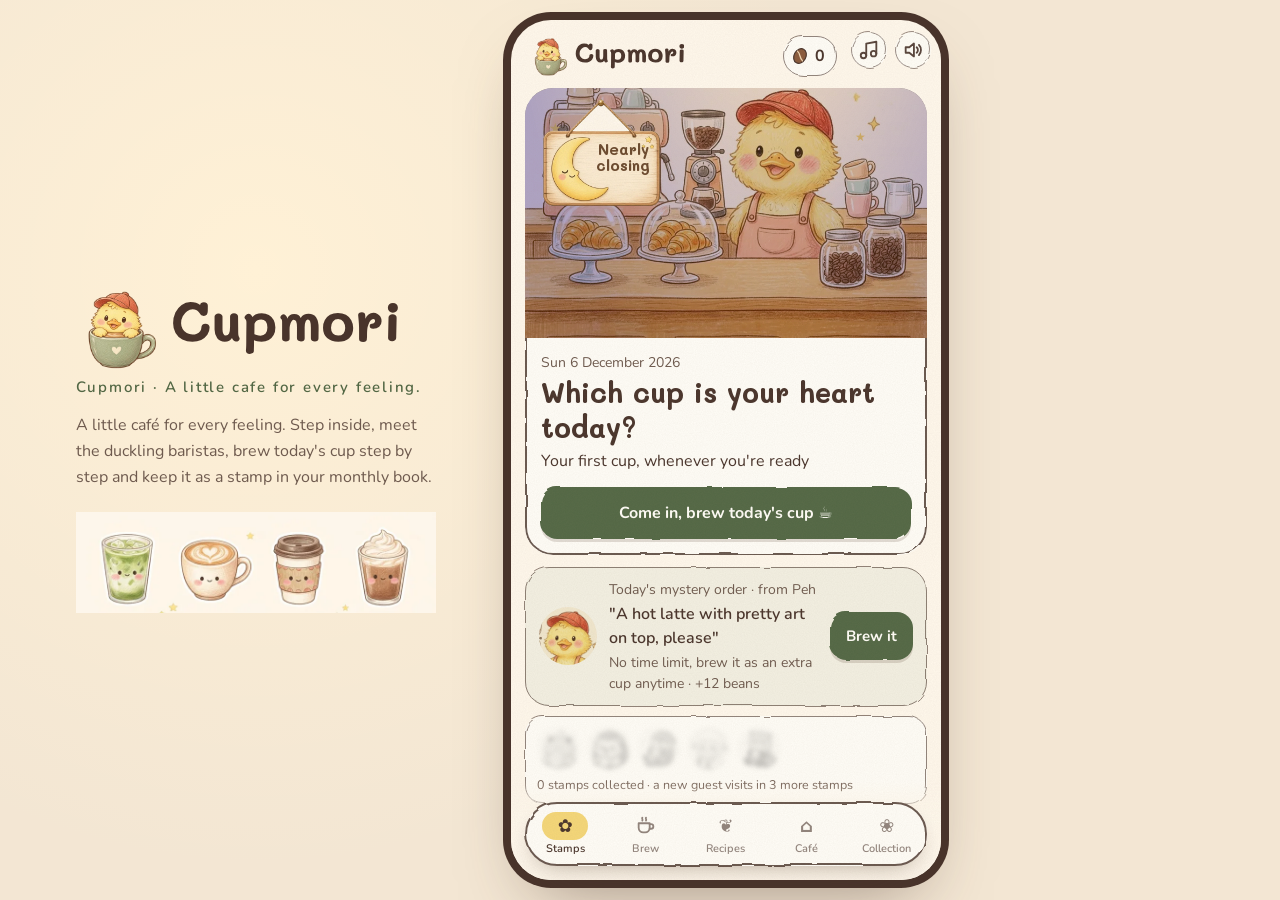
==== commit f25035fc: "Phase 2 final: VI v1.1 quick rules (Noto Sans Thai 400/600 static, Sky/Error/Line tokens, input radi" ====
--- a/index.html
+++ b/index.html
@@ -4,17 +4,17 @@
 <meta charset="utf-8">
 <meta name="viewport" content="width=device-width,initial-scale=1,viewport-fit=cover">
 <title>Cupmori · ชงความรู้สึก เก็บวันของเรา</title>
-<meta name="description" content="Cupmori (คัพมอริ) คาเฟ่เล็กๆ สำหรับทุกความรู้สึก ชงแก้ววันนี้เองกับบาริสต้าน้องเป็ด แล้วเก็บไว้เป็นแสตมป์ · A little cafe for every feeling.">
+<meta name="description" content="Cupmori (คัพมอริ) คาเฟ่เล็กๆ สำหรับทุกความรู้สึก ชงแก้ววันนี้เองกับน้องเป็ดบาริสต้า แล้วเก็บไว้เป็นแสตมป์ · A little cafe for every feeling.">
 <meta name="theme-color" content="#FFF8EC">
-<link rel="icon" href="assets/icons/icon-32.png" sizes="32x32">
-<link rel="icon" href="assets/icons/icon-192.png" sizes="192x192">
-<link rel="apple-touch-icon" href="assets/icons/icon-180.png">
+<link rel="icon" href="assets/icons/cupmori-icon-32.png" sizes="32x32">
+<link rel="icon" href="assets/icons/cupmori-icon-192.png" sizes="192x192">
+<link rel="apple-touch-icon" href="assets/icons/cupmori-icon-180.png">
 <link rel="manifest" href="manifest.webmanifest">
 <meta name="apple-mobile-web-app-capable" content="yes">
 <meta name="apple-mobile-web-app-title" content="Cupmori">
 <link rel="preload" href="assets/fonts/Mali-Bold.woff2" as="font" type="font/woff2" crossorigin>
-<link rel="preload" href="assets/fonts/NotoSansThai-VF.woff2" as="font" type="font/woff2" crossorigin>
-<link rel="stylesheet" href="style.css?v=10">
+<link rel="preload" href="assets/fonts/NotoSansThai-400.woff2" as="font" type="font/woff2" crossorigin>
+<link rel="stylesheet" href="style.css?v=11">
 </head>
 <body>
 <svg width="0" height="0" style="position:absolute" aria-hidden="true"><defs>
@@ -26,7 +26,7 @@
   <div class="side-in">
     <div class="side-logo" data-logo-slot="side"><img src="assets/brand/emblem.webp" alt="" class="side-emblem"><img src="assets/brand/wordmark.svg" alt="Cupmori" class="side-wordmark"></div>
     <div class="side-sub">คัพมอริ · ชงความรู้สึก เก็บวันของเรา</div>
-    <p>คาเฟ่เล็กๆ สำหรับทุกความรู้สึก เข้าร้าน เจอบาริสต้าน้องเป็ด ชงแก้ววันนี้เองทีละขั้น แล้วเก็บไว้เป็นแสตมป์ในสมุดรายเดือน</p>
+    <p>คาเฟ่เล็กๆ สำหรับทุกความรู้สึก เข้าร้าน เจอน้องเป็ดบาริสต้า ชงแก้ววันนี้เองทีละขั้น แล้วเก็บไว้เป็นแสตมป์ในสมุดรายเดือน</p>
     <img src="assets/img/stamps-row.webp" alt="" class="side-cups">
   </div>
 </aside>
@@ -38,27 +38,27 @@
   <div class="tabfade" id="tabfade"></div>
   <nav class="tabbar hd" id="tabbar">
     <button data-go="home" class="on"><i>✿</i>แสตมป์</button>
-    <button data-go="start"><i>☕</i>ชงวันนี้</button>
+    <button data-go="start"><i><svg class="ico" width="22" height="22" viewBox="0 0 24 24" fill="none" stroke="currentColor" stroke-width="2" stroke-linecap="round" stroke-linejoin="round" aria-hidden="true" focusable="false"><path d="M4 9h12v5a5 5 0 0 1-5 5H9a5 5 0 0 1-5-5z"/><path d="M16 10h1.5a2.5 2.5 0 0 1 0 5H16"/><path d="M8 3c-1 1 1 2 0 3M12 3c-1 1 1 2 0 3"/></svg></i>ชงวันนี้</button>
     <button data-go="recipes"><i>❦</i>สูตร</button>
     <button data-go="room"><i>⌂</i>ร้าน</button>
     <button data-go="collect"><i>❀</i>สะสม</button>
   </nav>
   <div class="sheet-back" id="sheetBack"></div>
   <div class="sheet" id="sheet" role="dialog" aria-modal="true"><button class="sheet-x" data-act="close" aria-label="ปิด">✕</button><div id="sheetBody"></div></div>
-  <button class="mute bgm hd thin off" id="bgmBtn" data-act="bgm" aria-label="ตั้งค่าเสียง" aria-haspopup="dialog" aria-expanded="false">🎵</button>
+  <button class="mute bgm hd thin off" id="bgmBtn" data-act="bgm" aria-label="ตั้งค่าเสียง" aria-haspopup="dialog" aria-expanded="false"><svg class="ico" width="22" height="22" viewBox="0 0 24 24" fill="none" stroke="currentColor" stroke-width="2" stroke-linecap="round" stroke-linejoin="round" aria-hidden="true" focusable="false"><path d="M9 18V5l11-2v13"/><circle cx="6" cy="18" r="3"/><circle cx="17" cy="16" r="3"/></svg></button>
   <div class="volpop hd thin" id="volPop" role="dialog" aria-label="ตั้งค่าเสียง" hidden></div>
-  <button class="mute hd thin" id="muteBtn" data-act="mute" aria-label="ปิดเสียง">🔊</button>
+  <button class="mute hd thin" id="muteBtn" data-act="mute" aria-label="ปิดเสียง"><svg class="ico" width="22" height="22" viewBox="0 0 24 24" fill="none" stroke="currentColor" stroke-width="2" stroke-linecap="round" stroke-linejoin="round" aria-hidden="true" focusable="false"><path d="M4 9h4l5-4v14l-5-4H4z"/><path d="M16 9a4 4 0 0 1 0 6"/><path d="M18.5 6.5a8 8 0 0 1 0 11"/></svg></button>
   <div class="toast" id="toast"></div>
   <canvas id="confetti"></canvas>
 </div>
-<script src="platform.js?v=10"></script>
-<script src="festivals.js?v=10"></script>
-<script src="i18n-en.js?v=10"></script>
-<script src="i18n.js?v=10"></script>
-<script src="content.js?v=10"></script>
-<script src="sfx.js?v=10"></script>
-<script src="art.js?v=10"></script>
-<script src="app.js?v=10"></script>
+<script src="platform.js?v=11"></script>
+<script src="festivals.js?v=11"></script>
+<script src="i18n-en.js?v=11"></script>
+<script src="i18n.js?v=11"></script>
+<script src="content.js?v=11"></script>
+<script src="sfx.js?v=11"></script>
+<script src="art.js?v=11"></script>
+<script src="app.js?v=11"></script>
 <script>setTimeout(()=>{ const s=document.getElementById('splash'); if(s){ s.classList.add('out'); setTimeout(()=>s.remove(),600); } }, 700);</script>
 </body>
 </html>
--- a/style.css
+++ b/style.css
@@ -1,10 +1,11 @@
 /* Cupmori CI (cupmori-ci.pdf): Cream #FFF8EC · Cocoa #49342B · Sage #9DAE8D · Forest #526744 · Butter #F5D778
-   Terracotta #BD7258 (decoration only, never small text) · Blush #E7AAA0 · Lavender #C8BFDA. Cocoa text on light colours;
-   primary buttons Forest with Paper text; cards 24px, buttons 16px, touch targets >= 48px. Fonts bundled (OFL), no CDN. */
+   Terracotta #BD7258 (decoration only, never small text) · Blush #E7AAA0 · Lavender #C8BFDA · Sky #BBD4DF · Error #9C4438 (system only) · Line #DDD2C2 (dividers only). VI v1.1: cocoa text on light colours;
+   primary buttons Forest with Paper text; cards 24px, buttons 16px, inputs 12px, touch targets >= 48px. Noto Sans Thai 400/600 (static instances) for Thai body, Nunito for English and numbers, Mali Bold for display only. Fonts bundled (OFL), no CDN. */
 @font-face{font-family:Mali;src:url(assets/fonts/Mali-Bold.woff2) format("woff2");font-weight:700;font-display:swap}
 @font-face{font-family:Nunito;src:url(assets/fonts/Nunito-VF.woff2) format("woff2");font-weight:200 1000;font-display:swap;unicode-range:U+0000-0E00,U+0E80-FFFF}
-@font-face{font-family:"Noto Sans Thai";src:url(assets/fonts/NotoSansThai-VF.woff2) format("woff2");font-weight:100 900;font-display:swap}
-:root{--bg:#FFF8EC;--card:#FFFDF7;--paper:#FFFDF7;--ink:#49342B;--ink2:#6E5A4E;--acc:#526744;--accD:#526744;--sage:#9DAE8D;--forest:#526744;--butter:#F5D778;--terra:#BD7258;--blush:#E7AAA0;--lav:#C8BFDA;--c1:#F5D778;--c2:#E7AAA0;--wood:#C79A6B;--mint:#DCE4D3;--chalk:#FFF4DA;--r:24px;--fd:Mali,"Noto Sans Thai",system-ui,sans-serif;--fb:Nunito,"Noto Sans Thai",system-ui,sans-serif}
+@font-face{font-family:"Noto Sans Thai";src:url(assets/fonts/NotoSansThai-400.woff2) format("woff2");font-weight:100 500;font-display:swap}
+@font-face{font-family:"Noto Sans Thai";src:url(assets/fonts/NotoSansThai-600.woff2) format("woff2");font-weight:501 900;font-display:swap}
+:root{--bg:#FFF8EC;--card:#FFFDF7;--paper:#FFFDF7;--ink:#49342B;--ink2:#6E5A4E;--acc:#526744;--accD:#526744;--sage:#9DAE8D;--forest:#526744;--butter:#F5D778;--terra:#BD7258;--blush:#E7AAA0;--lav:#C8BFDA;--sky:#BBD4DF;--error:#9C4438;--line:#DDD2C2;--r-card:24px;--r-btn:16px;--r-input:12px;--c1:#F5D778;--c2:#E7AAA0;--wood:#C79A6B;--mint:#DCE4D3;--chalk:#FFF4DA;--r:24px;--fd:Mali,"Noto Sans Thai",system-ui,sans-serif;--fb:Nunito,"Noto Sans Thai",system-ui,sans-serif}
 *{box-sizing:border-box;margin:0;padding:0;-webkit-tap-highlight-color:transparent}
 html,body{height:100%}
 body{font-family:var(--fb);font-size:16px;line-height:1.6;color:var(--ink);background:#F3E6D3;overflow:hidden}
@@ -189,7 +190,7 @@
 .stkbtn.on{background:var(--c1)}
 .moodbtn{display:flex;flex-direction:column;align-items:center;gap:3px;width:calc(25% - 7px);padding:8px 0;border-radius:18px;background:var(--card);font:600 12px var(--fb)}
 .moodbtn.on{background:var(--c1)}
-textarea{width:100%;border:0;border-radius:16px;background:var(--card);padding:12px;font:500 14px var(--fb);color:var(--ink);resize:none;outline:none}
+textarea{width:100%;border:0;border-radius:var(--r-input);background:var(--card);padding:12px;font:500 14px var(--fb);color:var(--ink);resize:none;outline:none}
 .bfoot{position:sticky;bottom:0;display:flex;gap:10px;padding:12px 14px calc(14px + env(safe-area-inset-bottom));background:linear-gradient(transparent,var(--bg) 28%);z-index:20}
 .bfoot .btn:last-child{flex:1}
 /* done */
@@ -434,3 +435,16 @@
 .rm .artfx .steam{opacity:.8}.rm .hearts{display:none}
 .side-logo{display:flex;align-items:center;gap:12px}.side-emblem{width:84px}.side-wordmark{height:54px;width:auto}
 .tabbar button{min-width:56px;min-height:52px;justify-content:center}
+/* sheet titles never run under the close button (long English titles) */
+#sheet .H{padding-right:44px}
+/* VI v1.1: line icons instead of emoji for system controls */
+.ico{display:block;flex:none}
+.tabbar i .ico{margin:3px auto 0}
+.vrow span .ico{display:inline-block;vertical-align:-5px;width:18px;height:18px;margin-right:4px}
+/* VI v1.1: inputs 12px with a visible Forest edge; visible keyboard focus ring, 3px gap from the control */
+input[type=text],input[type=time],input[type=date],input[type=search],select{border-radius:var(--r-input)}
+:focus-visible{outline:3px solid var(--forest);outline-offset:3px}
+textarea:focus-visible,input:focus-visible{outline:3px solid var(--forest);outline-offset:2px}
+.btn:focus-visible,.chip:focus-visible,.tabbar button:focus-visible{outline:3px solid var(--forest);outline-offset:3px}
+.err,.error{color:var(--error)}
+hr,.divider{border:0;border-top:1px solid var(--line)}
